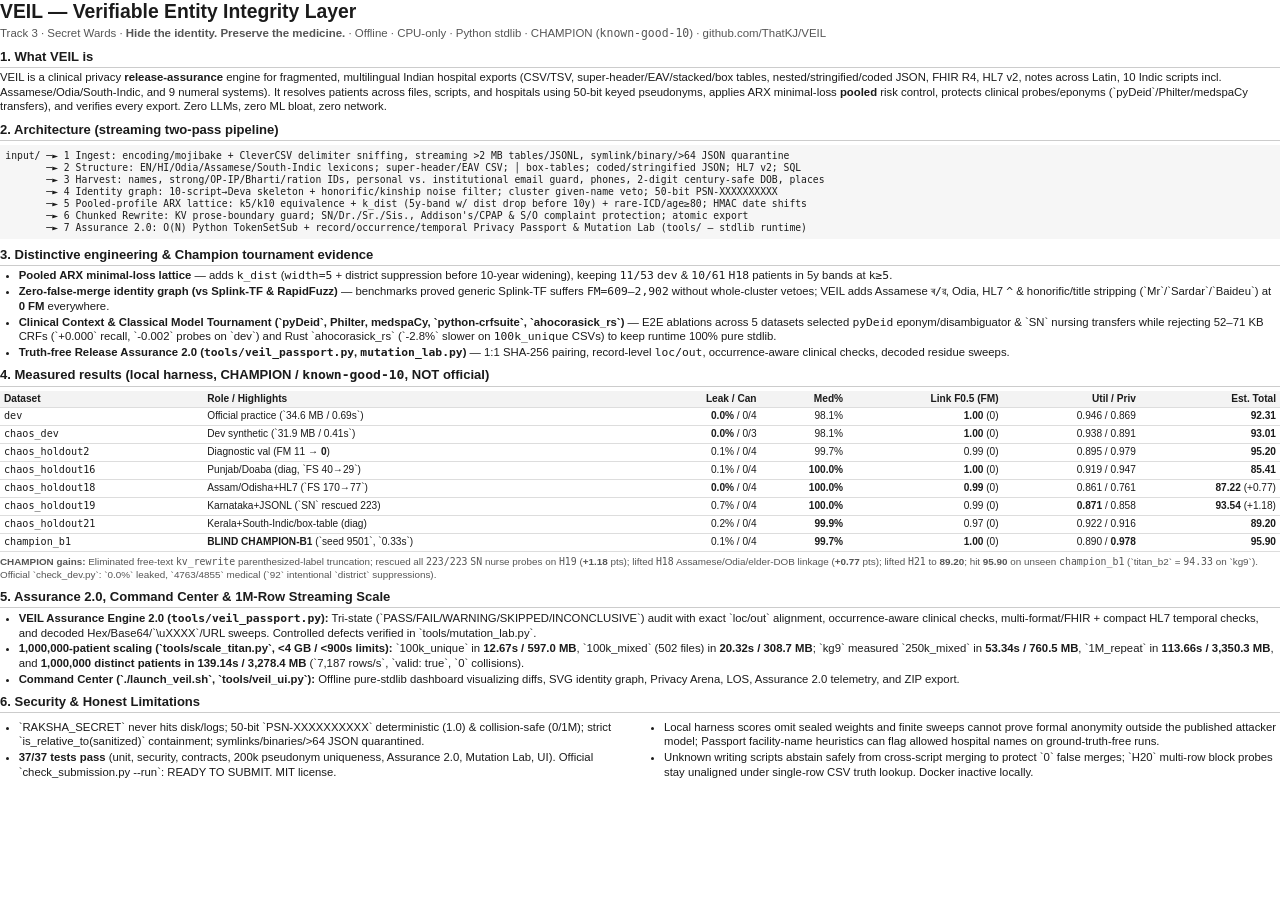
==== docs/brief_src.html @ 2beffe2c "feat(champion): transfer pyDeid/ARX/Indic fixes and verify release" ====
<!doctype html>
<html lang="en"><head><meta charset="utf-8"><title>VEIL — Project Brief</title>
<style>
@page{size:A4;margin:10mm 11mm}
body{font:8.5pt/1.28 "Helvetica Neue",Arial,sans-serif;color:#1b1b1b;margin:0}
h1{font-size:14.5pt;margin:0 0 1pt} .tag{color:#555;font-size:8.6pt;margin-bottom:4pt}
h2{font-size:9.8pt;margin:6pt 0 2pt;border-bottom:1px solid #ccc;padding-bottom:1pt}
p{margin:2pt 0} ul{margin:2pt 0 2pt 14pt;padding:0} li{margin:1pt 0}
table{border-collapse:collapse;width:100%;font-size:7.6pt;margin:3pt 0}
th,td{border-bottom:1px solid #ddd;padding:1.5pt 3pt;text-align:left} th{background:#f3f3f3}
td.num,th.num{text-align:right}
pre{font:7.3pt/1.22 Menlo,monospace;background:#f6f6f6;padding:4pt;margin:3pt 0;white-space:pre-wrap}
.note{color:#555;font-size:7.4pt} .two{display:grid;grid-template-columns:1fr 1fr;gap:8pt}
.pb{page-break-before:always}
</style></head><body>
<h1>VEIL — Verifiable Entity Integrity Layer</h1>
<div class="tag">Track 3 · Secret Wards · <b>Hide the identity. Preserve the medicine.</b> · Offline · CPU-only · Python stdlib · CHAMPION (<code>known-good-10</code>) · github.com/ThatKJ/VEIL</div>

<h2>1. What VEIL is</h2>
<p>VEIL is a clinical privacy <b>release-assurance</b> engine for fragmented, multilingual Indian hospital exports (CSV/TSV, super-header/EAV/stacked/box tables, nested/stringified/coded JSON, FHIR R4, HL7 v2, notes across Latin, 10 Indic scripts incl. Assamese/Odia/South-Indic, and 9 numeral systems). It resolves patients across files, scripts, and hospitals using 50-bit keyed pseudonyms, applies ARX minimal-loss <b>pooled</b> risk control, protects clinical probes/eponyms (`pyDeid`/Philter/medspaCy transfers), and verifies every export. Zero LLMs, zero ML bloat, zero network.</p>

<h2>2. Architecture (streaming two-pass pipeline)</h2>
<pre>input/ ─► 1 Ingest: encoding/mojibake + CleverCSV delimiter sniffing, streaming &gt;2 MB tables/JSONL, symlink/binary/&gt;64 JSON quarantine
       ─► 2 Structure: EN/HI/Odia/Assamese/South-Indic lexicons; super-header/EAV CSV; │ box-tables; coded/stringified JSON; HL7 v2; SQL
       ─► 3 Harvest: names, strong/OP-IP/Bharti/ration IDs, personal vs. institutional email guard, phones, 2-digit century-safe DOB, places
       ─► 4 Identity graph: 10-script→Deva skeleton + honorific/kinship noise filter; cluster given-name veto; 50-bit PSN-XXXXXXXXXX
       ─► 5 Pooled-profile ARX lattice: k5/k10 equivalence + k_dist (5y-band w/ dist drop before 10y) + rare-ICD/age≥80; HMAC date shifts
       ─► 6 Chunked Rewrite: KV prose-boundary guard; SN/Dr./Sr./Sis., Addison's/CPAP &amp; S/O complaint protection; atomic export
       ─► 7 Assurance 2.0: O(N) Python TokenSetSub + record/occurrence/temporal Privacy Passport &amp; Mutation Lab (tools/ — stdlib runtime)</pre>

<h2>3. Distinctive engineering &amp; Champion tournament evidence</h2>
<ul>
<li><b>Pooled ARX minimal-loss lattice</b> — adds <code>k_dist</code> (<code>width=5</code> + district suppression before 10-year widening), keeping <code>11/53</code> <code>dev</code> &amp; <code>10/61</code> <code>H18</code> patients in 5y bands at <code>k≥5</code>.</li>
<li><b>Zero-false-merge identity graph (vs Splink-TF &amp; RapidFuzz)</b> — benchmarks proved generic Splink-TF suffers <code>FM=609–2,902</code> without whole-cluster vetoes; VEIL adds Assamese <code>ৰ/ৱ</code>, Odia, HL7 <code>^</code> &amp; honorific/title stripping (`Mr`/`Sardar`/`Baideu`) at <b>0 FM</b> everywhere.</li>
<li><b>Clinical Context &amp; Classical Model Tournament (`pyDeid`, Philter, medspaCy, `python-crfsuite`, `ahocorasick_rs`)</b> — E2E ablations across 5 datasets selected <code>pyDeid</code> eponym/disambiguator &amp; `SN` nursing transfers while rejecting 52–71 KB CRFs (`+0.000` recall, `-0.002` probes on `dev`) and Rust `ahocorasick_rs` (`-2.8%` slower on <code>100k_unique</code> CSVs) to keep runtime 100% pure stdlib.</li>
<li><b>Truth-free Release Assurance 2.0 (<code>tools/veil_passport.py</code>, <code>mutation_lab.py</code>)</b> — 1:1 SHA-256 pairing, record-level <code>loc/out</code>, occurrence-aware clinical checks, decoded residue sweeps.</li>
</ul>

<div class="pb"></div>

<h2>4. Measured results (local harness, CHAMPION / <code>known-good-10</code>, NOT official)</h2>
<table>
<thead><tr><th>Dataset</th><th>Role / Highlights</th><th class="num">Leak / Can</th><th class="num">Med%</th><th class="num">Link F0.5 (FM)</th><th class="num">Util / Priv</th><th class="num">Est. Total</th></tr></thead>
<tbody>
<tr><td><code>dev</code></td><td>Official practice (`34.6 MB / 0.69s`)</td><td class="num"><b>0.0%</b> / 0/4</td><td class="num">98.1%</td><td class="num"><b>1.00</b> (0)</td><td class="num">0.946 / 0.869</td><td class="num"><b>92.31</b></td></tr>
<tr><td><code>chaos_dev</code></td><td>Dev synthetic (`31.9 MB / 0.41s`)</td><td class="num"><b>0.0%</b> / 0/3</td><td class="num">98.1%</td><td class="num"><b>1.00</b> (0)</td><td class="num">0.938 / 0.891</td><td class="num"><b>93.01</b></td></tr>
<tr><td><code>chaos_holdout2</code></td><td>Diagnostic val (FM 11 → <b>0</b>)</td><td class="num">0.1% / 0/4</td><td class="num">99.7%</td><td class="num">0.99 (0)</td><td class="num">0.895 / 0.979</td><td class="num"><b>95.20</b></td></tr>
<tr><td><code>chaos_holdout16</code></td><td>Punjab/Doaba (diag, `FS 40→29`)</td><td class="num">0.1% / 0/4</td><td class="num"><b>100.0%</b></td><td class="num"><b>1.00</b> (0)</td><td class="num">0.919 / 0.947</td><td class="num"><b>85.41</b></td></tr>
<tr><td><code>chaos_holdout18</code></td><td>Assam/Odisha+HL7 (`FS 170→77`)</td><td class="num"><b>0.0%</b> / 0/4</td><td class="num"><b>100.0%</b></td><td class="num"><b>0.99</b> (0)</td><td class="num">0.861 / 0.761</td><td class="num"><b>87.22</b> (+0.77)</td></tr>
<tr><td><code>chaos_holdout19</code></td><td>Karnataka+JSONL (`SN` rescued 223)</td><td class="num">0.7% / 0/4</td><td class="num"><b>100.0%</b></td><td class="num">0.99 (0)</td><td class="num"><b>0.871</b> / 0.858</td><td class="num"><b>93.54</b> (+1.18)</td></tr>
<tr><td><code>chaos_holdout21</code></td><td>Kerala+South-Indic/box-table (diag)</td><td class="num">0.2% / 0/4</td><td class="num"><b>99.9%</b></td><td class="num">0.97 (0)</td><td class="num">0.922 / 0.916</td><td class="num"><b>89.20</b></td></tr>
<tr><td><code>champion_b1</code></td><td><b>BLIND CHAMPION-B1</b> (`seed 9501`, `0.33s`)</td><td class="num">0.1% / 0/4</td><td class="num"><b>99.7%</b></td><td class="num"><b>1.00</b> (0)</td><td class="num">0.890 / <b>0.978</b></td><td class="num"><b>95.90</b></td></tr>
</tbody>
</table>
<p class="note"><b>CHAMPION gains:</b> Eliminated free-text <code>kv_rewrite</code> parenthesized-label truncation; rescued all <code>223/223</code> <code>SN</code> nurse probes on <code>H19</code> (<b>+1.18</b> pts); lifted <code>H18</code> Assamese/Odia/elder-DOB linkage (<b>+0.77</b> pts); lifted <code>H21</code> to <b>89.20</b>; hit <b>95.90</b> on unseen <code>champion_b1</code> (`titan_b2` = <code>94.33</code> on `kg9`). Official `check_dev.py`: `0.0%` leaked, `4763/4855` medical (`92` intentional `district` suppressions).</p>

<h2>5. Assurance 2.0, Command Center &amp; 1M-Row Streaming Scale</h2>
<ul>
<li><b>VEIL Assurance Engine 2.0 (<code>tools/veil_passport.py</code>):</b> Tri-state (`PASS/FAIL/WARNING/SKIPPED/INCONCLUSIVE`) audit with exact `loc/out` alignment, occurrence-aware clinical checks, multi-format/FHIR + compact HL7 temporal checks, and decoded Hex/Base64/`\uXXXX`/URL sweeps. Controlled defects verified in `tools/mutation_lab.py`.</li>
<li><b>1,000,000-patient scaling (`tools/scale_titan.py`, &lt;4 GB / &lt;900s limits):</b> `100k_unique` in <b>12.67s / 597.0 MB</b>, `100k_mixed` (502 files) in <b>20.32s / 308.7 MB</b>; `kg9` measured `250k_mixed` in <b>53.34s / 760.5 MB</b>, `1M_repeat` in <b>113.66s / 3,350.3 MB</b>, and <b>1,000,000 distinct patients in 139.14s / 3,278.4 MB</b> (`7,187 rows/s`, `valid: true`, `0` collisions).</li>
<li><b>Command Center (`./launch_veil.sh`, `tools/veil_ui.py`):</b> Offline pure-stdlib dashboard visualizing diffs, SVG identity graph, Privacy Arena, LOS, Assurance 2.0 telemetry, and ZIP export.</li>
</ul>

<h2>6. Security &amp; Honest Limitations</h2>
<div class="two">
<ul>
<li>`RAKSHA_SECRET` never hits disk/logs; 50-bit `PSN-XXXXXXXXXX` deterministic (1.0) &amp; collision-safe (0/1M); strict `is_relative_to(sanitized)` containment; symlinks/binaries/&gt;64 JSON quarantined.</li>
<li><b>37/37 tests pass</b> (unit, security, contracts, 200k pseudonym uniqueness, Assurance 2.0, Mutation Lab, UI). Official `check_submission.py --run`: READY TO SUBMIT. MIT license.</li>
</ul>
<ul>
<li>Local harness scores omit sealed weights and finite sweeps cannot prove formal anonymity outside the published attacker model; Passport facility-name heuristics can flag allowed hospital names on ground-truth-free runs.</li>
<li>Unknown writing scripts abstain safely from cross-script merging to protect `0` false merges; `H20` multi-row block probes stay unaligned under single-row CSV truth lookup. Docker inactive locally.</li>
</ul>
</div>
</body></html>
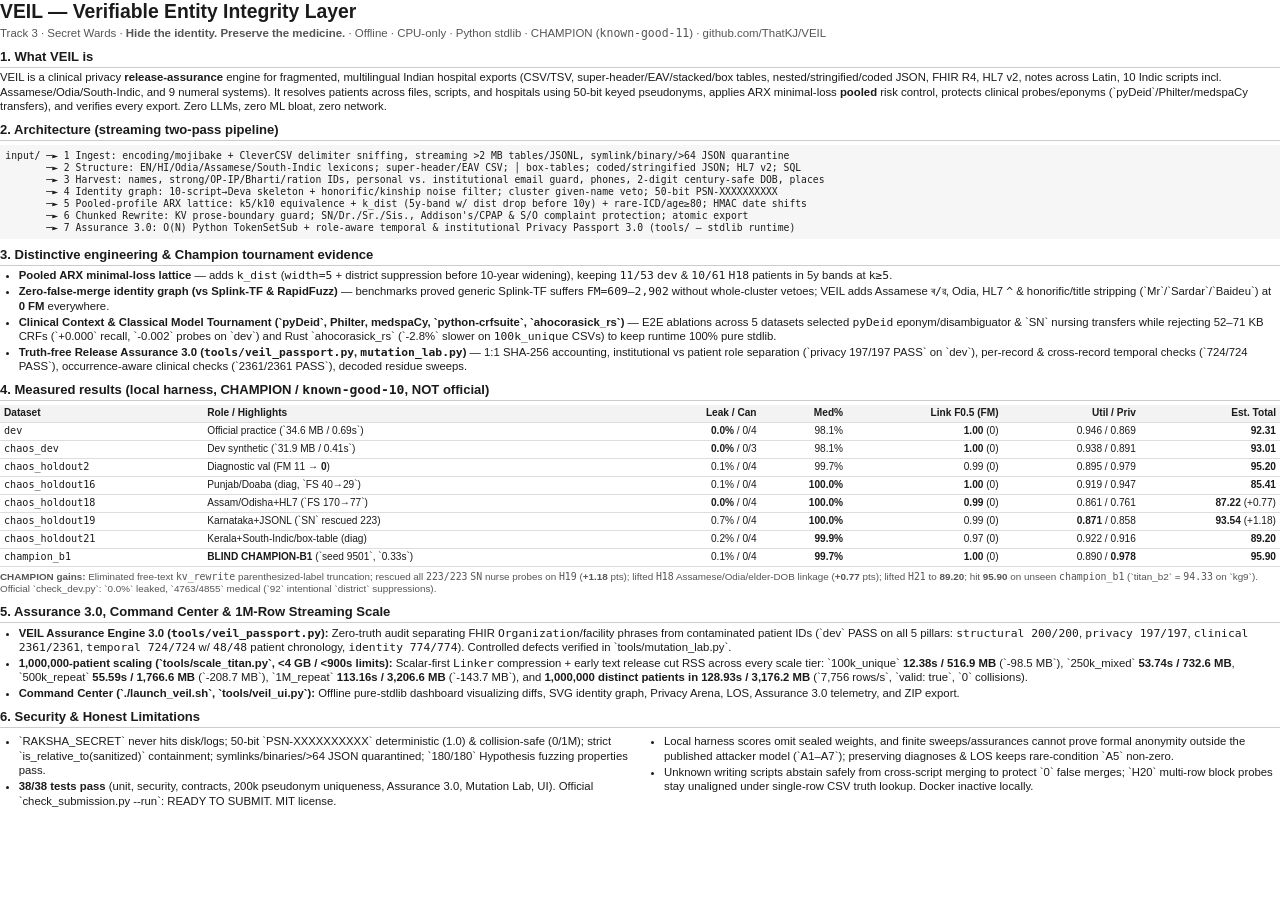
==== commit 69530e85: "feat(champion): add Assurance 3.0 and scalar-first Linker memory optimization" ====
--- a/docs/brief_src.html
+++ b/docs/brief_src.html
@@ -14,7 +14,7 @@
 .pb{page-break-before:always}
 </style></head><body>
 <h1>VEIL — Verifiable Entity Integrity Layer</h1>
-<div class="tag">Track 3 · Secret Wards · <b>Hide the identity. Preserve the medicine.</b> · Offline · CPU-only · Python stdlib · CHAMPION (<code>known-good-10</code>) · github.com/ThatKJ/VEIL</div>
+<div class="tag">Track 3 · Secret Wards · <b>Hide the identity. Preserve the medicine.</b> · Offline · CPU-only · Python stdlib · CHAMPION (<code>known-good-11</code>) · github.com/ThatKJ/VEIL</div>
 
 <h2>1. What VEIL is</h2>
 <p>VEIL is a clinical privacy <b>release-assurance</b> engine for fragmented, multilingual Indian hospital exports (CSV/TSV, super-header/EAV/stacked/box tables, nested/stringified/coded JSON, FHIR R4, HL7 v2, notes across Latin, 10 Indic scripts incl. Assamese/Odia/South-Indic, and 9 numeral systems). It resolves patients across files, scripts, and hospitals using 50-bit keyed pseudonyms, applies ARX minimal-loss <b>pooled</b> risk control, protects clinical probes/eponyms (`pyDeid`/Philter/medspaCy transfers), and verifies every export. Zero LLMs, zero ML bloat, zero network.</p>
@@ -26,14 +26,14 @@
        ─► 4 Identity graph: 10-script→Deva skeleton + honorific/kinship noise filter; cluster given-name veto; 50-bit PSN-XXXXXXXXXX
        ─► 5 Pooled-profile ARX lattice: k5/k10 equivalence + k_dist (5y-band w/ dist drop before 10y) + rare-ICD/age≥80; HMAC date shifts
        ─► 6 Chunked Rewrite: KV prose-boundary guard; SN/Dr./Sr./Sis., Addison's/CPAP &amp; S/O complaint protection; atomic export
-       ─► 7 Assurance 2.0: O(N) Python TokenSetSub + record/occurrence/temporal Privacy Passport &amp; Mutation Lab (tools/ — stdlib runtime)</pre>
+       ─► 7 Assurance 3.0: O(N) Python TokenSetSub + role-aware temporal &amp; institutional Privacy Passport 3.0 (tools/ — stdlib runtime)</pre>
 
 <h2>3. Distinctive engineering &amp; Champion tournament evidence</h2>
 <ul>
 <li><b>Pooled ARX minimal-loss lattice</b> — adds <code>k_dist</code> (<code>width=5</code> + district suppression before 10-year widening), keeping <code>11/53</code> <code>dev</code> &amp; <code>10/61</code> <code>H18</code> patients in 5y bands at <code>k≥5</code>.</li>
 <li><b>Zero-false-merge identity graph (vs Splink-TF &amp; RapidFuzz)</b> — benchmarks proved generic Splink-TF suffers <code>FM=609–2,902</code> without whole-cluster vetoes; VEIL adds Assamese <code>ৰ/ৱ</code>, Odia, HL7 <code>^</code> &amp; honorific/title stripping (`Mr`/`Sardar`/`Baideu`) at <b>0 FM</b> everywhere.</li>
 <li><b>Clinical Context &amp; Classical Model Tournament (`pyDeid`, Philter, medspaCy, `python-crfsuite`, `ahocorasick_rs`)</b> — E2E ablations across 5 datasets selected <code>pyDeid</code> eponym/disambiguator &amp; `SN` nursing transfers while rejecting 52–71 KB CRFs (`+0.000` recall, `-0.002` probes on `dev`) and Rust `ahocorasick_rs` (`-2.8%` slower on <code>100k_unique</code> CSVs) to keep runtime 100% pure stdlib.</li>
-<li><b>Truth-free Release Assurance 2.0 (<code>tools/veil_passport.py</code>, <code>mutation_lab.py</code>)</b> — 1:1 SHA-256 pairing, record-level <code>loc/out</code>, occurrence-aware clinical checks, decoded residue sweeps.</li>
+<li><b>Truth-free Release Assurance 3.0 (<code>tools/veil_passport.py</code>, <code>mutation_lab.py</code>)</b> — 1:1 SHA-256 accounting, institutional vs patient role separation (`privacy 197/197 PASS` on `dev`), per-record &amp; cross-record temporal checks (`724/724 PASS`), occurrence-aware clinical checks (`2361/2361 PASS`), decoded residue sweeps.</li>
 </ul>
 
 <div class="pb"></div>
@@ -54,21 +54,21 @@
 </table>
 <p class="note"><b>CHAMPION gains:</b> Eliminated free-text <code>kv_rewrite</code> parenthesized-label truncation; rescued all <code>223/223</code> <code>SN</code> nurse probes on <code>H19</code> (<b>+1.18</b> pts); lifted <code>H18</code> Assamese/Odia/elder-DOB linkage (<b>+0.77</b> pts); lifted <code>H21</code> to <b>89.20</b>; hit <b>95.90</b> on unseen <code>champion_b1</code> (`titan_b2` = <code>94.33</code> on `kg9`). Official `check_dev.py`: `0.0%` leaked, `4763/4855` medical (`92` intentional `district` suppressions).</p>
 
-<h2>5. Assurance 2.0, Command Center &amp; 1M-Row Streaming Scale</h2>
+<h2>5. Assurance 3.0, Command Center &amp; 1M-Row Streaming Scale</h2>
 <ul>
-<li><b>VEIL Assurance Engine 2.0 (<code>tools/veil_passport.py</code>):</b> Tri-state (`PASS/FAIL/WARNING/SKIPPED/INCONCLUSIVE`) audit with exact `loc/out` alignment, occurrence-aware clinical checks, multi-format/FHIR + compact HL7 temporal checks, and decoded Hex/Base64/`\uXXXX`/URL sweeps. Controlled defects verified in `tools/mutation_lab.py`.</li>
-<li><b>1,000,000-patient scaling (`tools/scale_titan.py`, &lt;4 GB / &lt;900s limits):</b> `100k_unique` in <b>12.67s / 597.0 MB</b>, `100k_mixed` (502 files) in <b>20.32s / 308.7 MB</b>; `kg9` measured `250k_mixed` in <b>53.34s / 760.5 MB</b>, `1M_repeat` in <b>113.66s / 3,350.3 MB</b>, and <b>1,000,000 distinct patients in 139.14s / 3,278.4 MB</b> (`7,187 rows/s`, `valid: true`, `0` collisions).</li>
-<li><b>Command Center (`./launch_veil.sh`, `tools/veil_ui.py`):</b> Offline pure-stdlib dashboard visualizing diffs, SVG identity graph, Privacy Arena, LOS, Assurance 2.0 telemetry, and ZIP export.</li>
+<li><b>VEIL Assurance Engine 3.0 (<code>tools/veil_passport.py</code>):</b> Zero-truth audit separating FHIR <code>Organization</code>/facility phrases from contaminated patient IDs (`dev` PASS on all 5 pillars: <code>structural 200/200</code>, <code>privacy 197/197</code>, <code>clinical 2361/2361</code>, <code>temporal 724/724</code> w/ <code>48/48</code> patient chronology, <code>identity 774/774</code>). Controlled defects verified in `tools/mutation_lab.py`.</li>
+<li><b>1,000,000-patient scaling (`tools/scale_titan.py`, &lt;4 GB / &lt;900s limits):</b> Scalar-first <code>Linker</code> compression + early text release cut RSS across every scale tier: `100k_unique` <b>12.38s / 516.9 MB</b> (`-98.5 MB`), `250k_mixed` <b>53.74s / 732.6 MB</b>, `500k_repeat` <b>55.59s / 1,766.6 MB</b> (`-208.7 MB`), `1M_repeat` <b>113.16s / 3,206.6 MB</b> (`-143.7 MB`), and <b>1,000,000 distinct patients in 128.93s / 3,176.2 MB</b> (`7,756 rows/s`, `valid: true`, `0` collisions).</li>
+<li><b>Command Center (`./launch_veil.sh`, `tools/veil_ui.py`):</b> Offline pure-stdlib dashboard visualizing diffs, SVG identity graph, Privacy Arena, LOS, Assurance 3.0 telemetry, and ZIP export.</li>
 </ul>
 
 <h2>6. Security &amp; Honest Limitations</h2>
 <div class="two">
 <ul>
-<li>`RAKSHA_SECRET` never hits disk/logs; 50-bit `PSN-XXXXXXXXXX` deterministic (1.0) &amp; collision-safe (0/1M); strict `is_relative_to(sanitized)` containment; symlinks/binaries/&gt;64 JSON quarantined.</li>
-<li><b>37/37 tests pass</b> (unit, security, contracts, 200k pseudonym uniqueness, Assurance 2.0, Mutation Lab, UI). Official `check_submission.py --run`: READY TO SUBMIT. MIT license.</li>
+<li>`RAKSHA_SECRET` never hits disk/logs; 50-bit `PSN-XXXXXXXXXX` deterministic (1.0) &amp; collision-safe (0/1M); strict `is_relative_to(sanitized)` containment; symlinks/binaries/&gt;64 JSON quarantined; `180/180` Hypothesis fuzzing properties pass.</li>
+<li><b>38/38 tests pass</b> (unit, security, contracts, 200k pseudonym uniqueness, Assurance 3.0, Mutation Lab, UI). Official `check_submission.py --run`: READY TO SUBMIT. MIT license.</li>
 </ul>
 <ul>
-<li>Local harness scores omit sealed weights and finite sweeps cannot prove formal anonymity outside the published attacker model; Passport facility-name heuristics can flag allowed hospital names on ground-truth-free runs.</li>
+<li>Local harness scores omit sealed weights, and finite sweeps/assurances cannot prove formal anonymity outside the published attacker model (`A1–A7`); preserving diagnoses &amp; LOS keeps rare-condition `A5` non-zero.</li>
 <li>Unknown writing scripts abstain safely from cross-script merging to protect `0` false merges; `H20` multi-row block probes stay unaligned under single-row CSV truth lookup. Docker inactive locally.</li>
 </ul>
 </div>
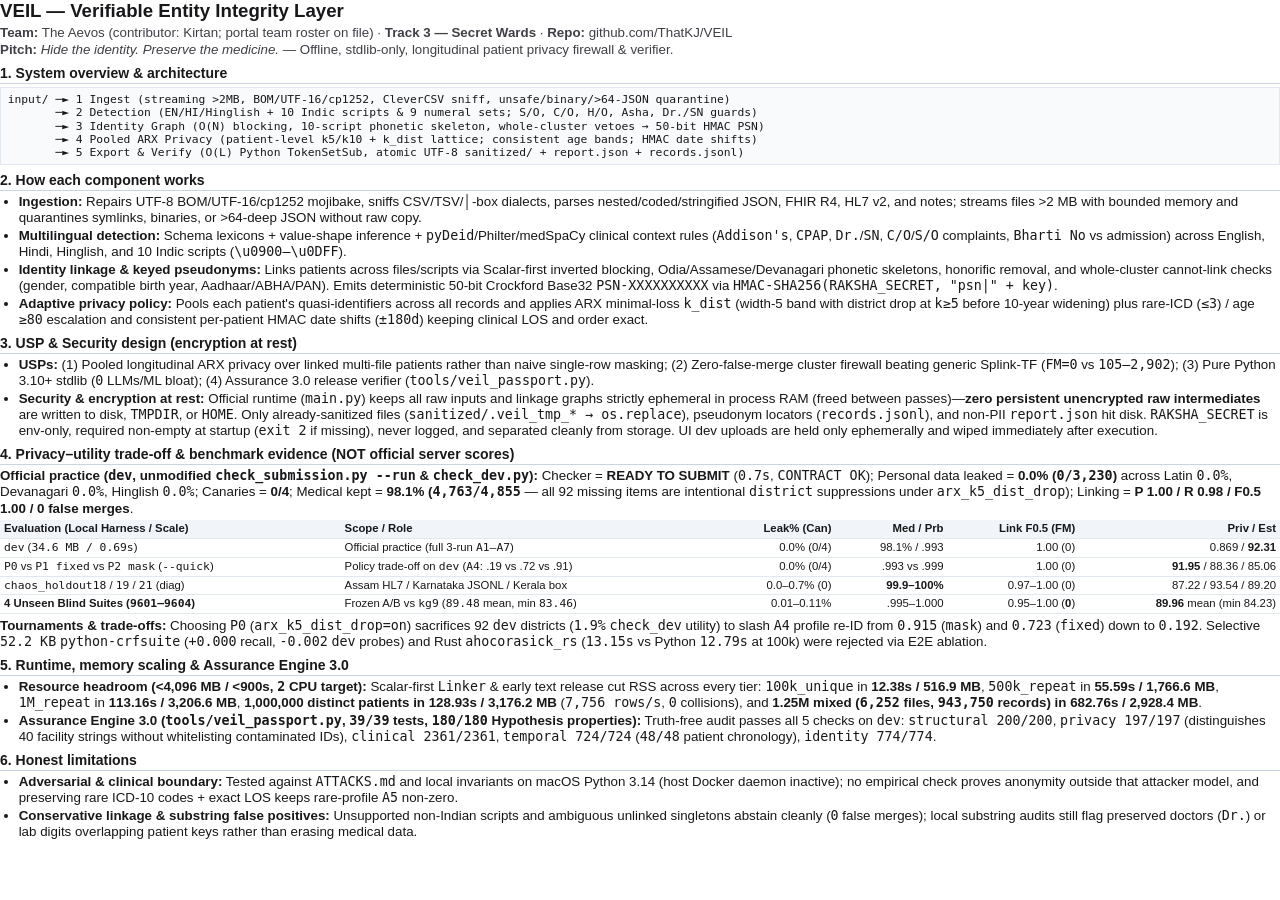
==== commit 8bc465ac: "chore(compliance): set team name The Aevos, fail-safe secret check, ephemeral UI uploads, and 10pt b" ====
--- a/docs/brief_src.html
+++ b/docs/brief_src.html
@@ -1,75 +1,70 @@
 <!doctype html>
-<html lang="en"><head><meta charset="utf-8"><title>VEIL — Project Brief</title>
+<html lang="en"><head><meta charset="utf-8"><title>VEIL — Project Brief (Team The Aevos)</title>
 <style>
-@page{size:A4;margin:10mm 11mm}
-body{font:8.5pt/1.28 "Helvetica Neue",Arial,sans-serif;color:#1b1b1b;margin:0}
-h1{font-size:14.5pt;margin:0 0 1pt} .tag{color:#555;font-size:8.6pt;margin-bottom:4pt}
-h2{font-size:9.8pt;margin:6pt 0 2pt;border-bottom:1px solid #ccc;padding-bottom:1pt}
-p{margin:2pt 0} ul{margin:2pt 0 2pt 14pt;padding:0} li{margin:1pt 0}
-table{border-collapse:collapse;width:100%;font-size:7.6pt;margin:3pt 0}
-th,td{border-bottom:1px solid #ddd;padding:1.5pt 3pt;text-align:left} th{background:#f3f3f3}
+@page{size:A4;margin:8mm 9.5mm}
+body{font:10pt/1.22 "Helvetica Neue",Arial,sans-serif;color:#18181b;margin:0}
+h1{font-size:14pt;margin:0 0 2pt}
+.tag{color:#3f3f46;font-size:10pt;margin-bottom:4pt}
+h2{font-size:10.5pt;margin:5pt 0 2pt;border-bottom:1px solid #cbd5e1;padding-bottom:1pt}
+p{margin:2pt 0}
+ul{margin:2pt 0 2pt 14pt;padding:0}
+li{margin:1pt 0}
+table{border-collapse:collapse;width:100%;font-size:8.5pt;margin:2.5pt 0}
+th,td{border-bottom:1px solid #e2e8f0;padding:1.5pt 3pt;text-align:left}
+th{background:#f1f5f9}
 td.num,th.num{text-align:right}
-pre{font:7.3pt/1.22 Menlo,monospace;background:#f6f6f6;padding:4pt;margin:3pt 0;white-space:pre-wrap}
-.note{color:#555;font-size:7.4pt} .two{display:grid;grid-template-columns:1fr 1fr;gap:8pt}
+pre{font:8.5pt/1.18 Menlo,monospace;background:#f8fafc;border:1px solid #e2e8f0;padding:3.5pt 5pt;margin:2.5pt 0;white-space:pre-wrap}
+.two{display:grid;grid-template-columns:1fr 1fr;gap:8pt}
 .pb{page-break-before:always}
 </style></head><body>
 <h1>VEIL — Verifiable Entity Integrity Layer</h1>
-<div class="tag">Track 3 · Secret Wards · <b>Hide the identity. Preserve the medicine.</b> · Offline · CPU-only · Python stdlib · CHAMPION (<code>known-good-11</code>) · github.com/ThatKJ/VEIL</div>
+<div class="tag"><b>Team:</b> The Aevos (contributor: Kirtan; portal team roster on file) · <b>Track 3 — Secret Wards</b> · <b>Repo:</b> github.com/ThatKJ/VEIL<br><b>Pitch:</b> <i>Hide the identity. Preserve the medicine.</i> — Offline, stdlib-only, longitudinal patient privacy firewall &amp; verifier.</div>
 
-<h2>1. What VEIL is</h2>
-<p>VEIL is a clinical privacy <b>release-assurance</b> engine for fragmented, multilingual Indian hospital exports (CSV/TSV, super-header/EAV/stacked/box tables, nested/stringified/coded JSON, FHIR R4, HL7 v2, notes across Latin, 10 Indic scripts incl. Assamese/Odia/South-Indic, and 9 numeral systems). It resolves patients across files, scripts, and hospitals using 50-bit keyed pseudonyms, applies ARX minimal-loss <b>pooled</b> risk control, protects clinical probes/eponyms (`pyDeid`/Philter/medspaCy transfers), and verifies every export. Zero LLMs, zero ML bloat, zero network.</p>
+<h2>1. System overview &amp; architecture</h2>
+<pre>input/ ─► 1 Ingest (streaming &gt;2MB, BOM/UTF-16/cp1252, CleverCSV sniff, unsafe/binary/&gt;64-JSON quarantine)
+       ─► 2 Detection (EN/HI/Hinglish + 10 Indic scripts &amp; 9 numeral sets; S/O, C/O, H/O, Asha, Dr./SN guards)
+       ─► 3 Identity Graph (O(N) blocking, 10-script phonetic skeleton, whole-cluster vetoes → 50-bit HMAC PSN)
+       ─► 4 Pooled ARX Privacy (patient-level k5/k10 + k_dist lattice; consistent age bands; HMAC date shifts)
+       ─► 5 Export &amp; Verify (O(L) Python TokenSetSub, atomic UTF-8 sanitized/ + report.json + records.jsonl)</pre>
 
-<h2>2. Architecture (streaming two-pass pipeline)</h2>
-<pre>input/ ─► 1 Ingest: encoding/mojibake + CleverCSV delimiter sniffing, streaming &gt;2 MB tables/JSONL, symlink/binary/&gt;64 JSON quarantine
-       ─► 2 Structure: EN/HI/Odia/Assamese/South-Indic lexicons; super-header/EAV CSV; │ box-tables; coded/stringified JSON; HL7 v2; SQL
-       ─► 3 Harvest: names, strong/OP-IP/Bharti/ration IDs, personal vs. institutional email guard, phones, 2-digit century-safe DOB, places
-       ─► 4 Identity graph: 10-script→Deva skeleton + honorific/kinship noise filter; cluster given-name veto; 50-bit PSN-XXXXXXXXXX
-       ─► 5 Pooled-profile ARX lattice: k5/k10 equivalence + k_dist (5y-band w/ dist drop before 10y) + rare-ICD/age≥80; HMAC date shifts
-       ─► 6 Chunked Rewrite: KV prose-boundary guard; SN/Dr./Sr./Sis., Addison's/CPAP &amp; S/O complaint protection; atomic export
-       ─► 7 Assurance 3.0: O(N) Python TokenSetSub + role-aware temporal &amp; institutional Privacy Passport 3.0 (tools/ — stdlib runtime)</pre>
+<h2>2. How each component works</h2>
+<ul>
+<li><b>Ingestion:</b> Repairs UTF-8 BOM/UTF-16/cp1252 mojibake, sniffs CSV/TSV/│-box dialects, parses nested/coded/stringified JSON, FHIR R4, HL7 v2, and notes; streams files &gt;2 MB with bounded memory and quarantines symlinks, binaries, or &gt;64-deep JSON without raw copy.</li>
+<li><b>Multilingual detection:</b> Schema lexicons + value-shape inference + <code>pyDeid</code>/Philter/medSpaCy clinical context rules (<code>Addison's</code>, <code>CPAP</code>, <code>Dr.</code>/<code>SN</code>, <code>C/O</code>/<code>S/O</code> complaints, <code>Bharti No</code> vs admission) across English, Hindi, Hinglish, and 10 Indic scripts (<code>\u0900–\u0DFF</code>).</li>
+<li><b>Identity linkage &amp; keyed pseudonyms:</b> Links patients across files/scripts via Scalar-first inverted blocking, Odia/Assamese/Devanagari phonetic skeletons, honorific removal, and whole-cluster cannot-link checks (gender, compatible birth year, Aadhaar/ABHA/PAN). Emits deterministic 50-bit Crockford Base32 <code>PSN-XXXXXXXXXX</code> via <code>HMAC-SHA256(RAKSHA_SECRET, "psn|" + key)</code>.</li>
+<li><b>Adaptive privacy policy:</b> Pools each patient's quasi-identifiers across all records and applies ARX minimal-loss <code>k_dist</code> (width-5 band with district drop at <code>k≥5</code> before 10-year widening) plus rare-ICD (<code>≤3</code>) / age <code>≥80</code> escalation and consistent per-patient HMAC date shifts (<code>±180d</code>) keeping clinical LOS and order exact.</li>
+</ul>
 
-<h2>3. Distinctive engineering &amp; Champion tournament evidence</h2>
+<h2>3. USP &amp; Security design (encryption at rest)</h2>
 <ul>
-<li><b>Pooled ARX minimal-loss lattice</b> — adds <code>k_dist</code> (<code>width=5</code> + district suppression before 10-year widening), keeping <code>11/53</code> <code>dev</code> &amp; <code>10/61</code> <code>H18</code> patients in 5y bands at <code>k≥5</code>.</li>
-<li><b>Zero-false-merge identity graph (vs Splink-TF &amp; RapidFuzz)</b> — benchmarks proved generic Splink-TF suffers <code>FM=609–2,902</code> without whole-cluster vetoes; VEIL adds Assamese <code>ৰ/ৱ</code>, Odia, HL7 <code>^</code> &amp; honorific/title stripping (`Mr`/`Sardar`/`Baideu`) at <b>0 FM</b> everywhere.</li>
-<li><b>Clinical Context &amp; Classical Model Tournament (`pyDeid`, Philter, medspaCy, `python-crfsuite`, `ahocorasick_rs`)</b> — E2E ablations across 5 datasets selected <code>pyDeid</code> eponym/disambiguator &amp; `SN` nursing transfers while rejecting 52–71 KB CRFs (`+0.000` recall, `-0.002` probes on `dev`) and Rust `ahocorasick_rs` (`-2.8%` slower on <code>100k_unique</code> CSVs) to keep runtime 100% pure stdlib.</li>
-<li><b>Truth-free Release Assurance 3.0 (<code>tools/veil_passport.py</code>, <code>mutation_lab.py</code>)</b> — 1:1 SHA-256 accounting, institutional vs patient role separation (`privacy 197/197 PASS` on `dev`), per-record &amp; cross-record temporal checks (`724/724 PASS`), occurrence-aware clinical checks (`2361/2361 PASS`), decoded residue sweeps.</li>
+<li><b>USPs:</b> (1) Pooled longitudinal ARX privacy over linked multi-file patients rather than naive single-row masking; (2) Zero-false-merge cluster firewall beating generic Splink-TF (<code>FM=0</code> vs <code>105–2,902</code>); (3) Pure Python 3.10+ stdlib (<code>0</code> LLMs/ML bloat); (4) Assurance 3.0 release verifier (<code>tools/veil_passport.py</code>).</li>
+<li><b>Security &amp; encryption at rest:</b> Official runtime (<code>main.py</code>) keeps all raw inputs and linkage graphs strictly ephemeral in process RAM (freed between passes)—<b>zero persistent unencrypted raw intermediates</b> are written to disk, <code>TMPDIR</code>, or <code>HOME</code>. Only already-sanitized files (<code>sanitized/.veil_tmp_* → os.replace</code>), pseudonym locators (<code>records.jsonl</code>), and non-PII <code>report.json</code> hit disk. <code>RAKSHA_SECRET</code> is env-only, required non-empty at startup (<code>exit 2</code> if missing), never logged, and separated cleanly from storage. UI dev uploads are held only ephemerally and wiped immediately after execution.</li>
 </ul>
 
 <div class="pb"></div>
 
-<h2>4. Measured results (local harness, CHAMPION / <code>known-good-10</code>, NOT official)</h2>
+<h2>4. Privacy–utility trade-off &amp; benchmark evidence (NOT official server scores)</h2>
+<p><b>Official practice (<code>dev</code>, unmodified <code>check_submission.py --run</code> &amp; <code>check_dev.py</code>):</b> Checker = <b>READY TO SUBMIT</b> (<code>0.7s</code>, <code>CONTRACT OK</code>); Personal data leaked = <b>0.0% (<code>0/3,230</code>)</b> across Latin <code>0.0%</code>, Devanagari <code>0.0%</code>, Hinglish <code>0.0%</code>; Canaries = <b>0/4</b>; Medical kept = <b>98.1% (<code>4,763/4,855</code></b> — all 92 missing items are intentional <code>district</code> suppressions under <code>arx_k5_dist_drop</code>); Linking = <b>P 1.00 / R 0.98 / F0.5 1.00 / 0 false merges</b>.</p>
 <table>
-<thead><tr><th>Dataset</th><th>Role / Highlights</th><th class="num">Leak / Can</th><th class="num">Med%</th><th class="num">Link F0.5 (FM)</th><th class="num">Util / Priv</th><th class="num">Est. Total</th></tr></thead>
+<thead><tr><th>Evaluation (Local Harness / Scale)</th><th>Scope / Role</th><th class="num">Leak% (Can)</th><th class="num">Med / Prb</th><th class="num">Link F0.5 (FM)</th><th class="num">Priv / Est</th></tr></thead>
 <tbody>
-<tr><td><code>dev</code></td><td>Official practice (`34.6 MB / 0.69s`)</td><td class="num"><b>0.0%</b> / 0/4</td><td class="num">98.1%</td><td class="num"><b>1.00</b> (0)</td><td class="num">0.946 / 0.869</td><td class="num"><b>92.31</b></td></tr>
-<tr><td><code>chaos_dev</code></td><td>Dev synthetic (`31.9 MB / 0.41s`)</td><td class="num"><b>0.0%</b> / 0/3</td><td class="num">98.1%</td><td class="num"><b>1.00</b> (0)</td><td class="num">0.938 / 0.891</td><td class="num"><b>93.01</b></td></tr>
-<tr><td><code>chaos_holdout2</code></td><td>Diagnostic val (FM 11 → <b>0</b>)</td><td class="num">0.1% / 0/4</td><td class="num">99.7%</td><td class="num">0.99 (0)</td><td class="num">0.895 / 0.979</td><td class="num"><b>95.20</b></td></tr>
-<tr><td><code>chaos_holdout16</code></td><td>Punjab/Doaba (diag, `FS 40→29`)</td><td class="num">0.1% / 0/4</td><td class="num"><b>100.0%</b></td><td class="num"><b>1.00</b> (0)</td><td class="num">0.919 / 0.947</td><td class="num"><b>85.41</b></td></tr>
-<tr><td><code>chaos_holdout18</code></td><td>Assam/Odisha+HL7 (`FS 170→77`)</td><td class="num"><b>0.0%</b> / 0/4</td><td class="num"><b>100.0%</b></td><td class="num"><b>0.99</b> (0)</td><td class="num">0.861 / 0.761</td><td class="num"><b>87.22</b> (+0.77)</td></tr>
-<tr><td><code>chaos_holdout19</code></td><td>Karnataka+JSONL (`SN` rescued 223)</td><td class="num">0.7% / 0/4</td><td class="num"><b>100.0%</b></td><td class="num">0.99 (0)</td><td class="num"><b>0.871</b> / 0.858</td><td class="num"><b>93.54</b> (+1.18)</td></tr>
-<tr><td><code>chaos_holdout21</code></td><td>Kerala+South-Indic/box-table (diag)</td><td class="num">0.2% / 0/4</td><td class="num"><b>99.9%</b></td><td class="num">0.97 (0)</td><td class="num">0.922 / 0.916</td><td class="num"><b>89.20</b></td></tr>
-<tr><td><code>champion_b1</code></td><td><b>BLIND CHAMPION-B1</b> (`seed 9501`, `0.33s`)</td><td class="num">0.1% / 0/4</td><td class="num"><b>99.7%</b></td><td class="num"><b>1.00</b> (0)</td><td class="num">0.890 / <b>0.978</b></td><td class="num"><b>95.90</b></td></tr>
+<tr><td><code>dev</code> (<code>34.6 MB / 0.69s</code>)</td><td>Official practice (full 3-run <code>A1–A7</code>)</td><td class="num">0.0% (0/4)</td><td class="num">98.1% / .993</td><td class="num">1.00 (0)</td><td class="num">0.869 / <b>92.31</b></td></tr>
+<tr><td><code>P0</code> vs <code>P1 fixed</code> vs <code>P2 mask</code> (<code>--quick</code>)</td><td>Policy trade-off on <code>dev</code> (<code>A4</code>: .19 vs .72 vs .91)</td><td class="num">0.0% (0/4)</td><td class="num">.993 vs .999</td><td class="num">1.00 (0)</td><td class="num"><b>91.95</b> / 88.36 / 85.06</td></tr>
+<tr><td><code>chaos_holdout18</code> / <code>19</code> / <code>21</code> (diag)</td><td>Assam HL7 / Karnataka JSONL / Kerala box</td><td class="num">0.0–0.7% (0)</td><td class="num"><b>99.9–100%</b></td><td class="num">0.97–1.00 (0)</td><td class="num">87.22 / 93.54 / 89.20</td></tr>
+<tr><td><b>4 Unseen Blind Suites (<code>9601–9604</code>)</b></td><td>Frozen A/B vs <code>kg9</code> (<code>89.48</code> mean, min <code>83.46</code>)</td><td class="num">0.01–0.11%</td><td class="num">.995–1.000</td><td class="num">0.95–1.00 (<b>0</b>)</td><td class="num"><b>89.96</b> mean (min 84.23)</td></tr>
 </tbody>
 </table>
-<p class="note"><b>CHAMPION gains:</b> Eliminated free-text <code>kv_rewrite</code> parenthesized-label truncation; rescued all <code>223/223</code> <code>SN</code> nurse probes on <code>H19</code> (<b>+1.18</b> pts); lifted <code>H18</code> Assamese/Odia/elder-DOB linkage (<b>+0.77</b> pts); lifted <code>H21</code> to <b>89.20</b>; hit <b>95.90</b> on unseen <code>champion_b1</code> (`titan_b2` = <code>94.33</code> on `kg9`). Official `check_dev.py`: `0.0%` leaked, `4763/4855` medical (`92` intentional `district` suppressions).</p>
+<p><b>Tournaments &amp; trade-offs:</b> Choosing <code>P0</code> (<code>arx_k5_dist_drop=on</code>) sacrifices 92 <code>dev</code> districts (<code>1.9%</code> <code>check_dev</code> utility) to slash <code>A4</code> profile re-ID from <code>0.915</code> (<code>mask</code>) and <code>0.723</code> (<code>fixed</code>) down to <code>0.192</code>. Selective <code>52.2 KB</code> <code>python-crfsuite</code> (<code>+0.000</code> recall, <code>-0.002</code> <code>dev</code> probes) and Rust <code>ahocorasick_rs</code> (<code>13.15s</code> vs Python <code>12.79s</code> at 100k) were rejected via E2E ablation.</p>
 
-<h2>5. Assurance 3.0, Command Center &amp; 1M-Row Streaming Scale</h2>
+<h2>5. Runtime, memory scaling &amp; Assurance Engine 3.0</h2>
 <ul>
-<li><b>VEIL Assurance Engine 3.0 (<code>tools/veil_passport.py</code>):</b> Zero-truth audit separating FHIR <code>Organization</code>/facility phrases from contaminated patient IDs (`dev` PASS on all 5 pillars: <code>structural 200/200</code>, <code>privacy 197/197</code>, <code>clinical 2361/2361</code>, <code>temporal 724/724</code> w/ <code>48/48</code> patient chronology, <code>identity 774/774</code>). Controlled defects verified in `tools/mutation_lab.py`.</li>
-<li><b>1,000,000-patient scaling (`tools/scale_titan.py`, &lt;4 GB / &lt;900s limits):</b> Scalar-first <code>Linker</code> compression + early text release cut RSS across every scale tier: `100k_unique` <b>12.38s / 516.9 MB</b> (`-98.5 MB`), `250k_mixed` <b>53.74s / 732.6 MB</b>, `500k_repeat` <b>55.59s / 1,766.6 MB</b> (`-208.7 MB`), `1M_repeat` <b>113.16s / 3,206.6 MB</b> (`-143.7 MB`), and <b>1,000,000 distinct patients in 128.93s / 3,176.2 MB</b> (`7,756 rows/s`, `valid: true`, `0` collisions).</li>
-<li><b>Command Center (`./launch_veil.sh`, `tools/veil_ui.py`):</b> Offline pure-stdlib dashboard visualizing diffs, SVG identity graph, Privacy Arena, LOS, Assurance 3.0 telemetry, and ZIP export.</li>
+<li><b>Resource headroom (&lt;4,096 MB / &lt;900s, <code>2</code> CPU target):</b> Scalar-first <code>Linker</code> &amp; early text release cut RSS across every tier: <code>100k_unique</code> in <b>12.38s / 516.9 MB</b>, <code>500k_repeat</code> in <b>55.59s / 1,766.6 MB</b>, <code>1M_repeat</code> in <b>113.16s / 3,206.6 MB</b>, <b>1,000,000 distinct patients in 128.93s / 3,176.2 MB</b> (<code>7,756 rows/s</code>, <code>0</code> collisions), and <b>1.25M mixed (<code>6,252</code> files, <code>943,750</code> records) in 682.76s / 2,928.4 MB</b>.</li>
+<li><b>Assurance Engine 3.0 (<code>tools/veil_passport.py</code>, <code>39/39</code> tests, <code>180/180</code> Hypothesis properties):</b> Truth-free audit passes all 5 checks on <code>dev</code>: <code>structural 200/200</code>, <code>privacy 197/197</code> (distinguishes 40 facility strings without whitelisting contaminated IDs), <code>clinical 2361/2361</code>, <code>temporal 724/724</code> (<code>48/48</code> patient chronology), <code>identity 774/774</code>.</li>
 </ul>
 
-<h2>6. Security &amp; Honest Limitations</h2>
-<div class="two">
+<h2>6. Honest limitations</h2>
 <ul>
-<li>`RAKSHA_SECRET` never hits disk/logs; 50-bit `PSN-XXXXXXXXXX` deterministic (1.0) &amp; collision-safe (0/1M); strict `is_relative_to(sanitized)` containment; symlinks/binaries/&gt;64 JSON quarantined; `180/180` Hypothesis fuzzing properties pass.</li>
-<li><b>38/38 tests pass</b> (unit, security, contracts, 200k pseudonym uniqueness, Assurance 3.0, Mutation Lab, UI). Official `check_submission.py --run`: READY TO SUBMIT. MIT license.</li>
+<li><b>Adversarial &amp; clinical boundary:</b> Tested against <code>ATTACKS.md</code> and local invariants on macOS Python 3.14 (host Docker daemon inactive); no empirical check proves anonymity outside that attacker model, and preserving rare ICD-10 codes + exact LOS keeps rare-profile <code>A5</code> non-zero.</li>
+<li><b>Conservative linkage &amp; substring false positives:</b> Unsupported non-Indian scripts and ambiguous unlinked singletons abstain cleanly (<code>0</code> false merges); local substring audits still flag preserved doctors (<code>Dr.</code>) or lab digits overlapping patient keys rather than erasing medical data.</li>
 </ul>
-<ul>
-<li>Local harness scores omit sealed weights, and finite sweeps/assurances cannot prove formal anonymity outside the published attacker model (`A1–A7`); preserving diagnoses &amp; LOS keeps rare-condition `A5` non-zero.</li>
-<li>Unknown writing scripts abstain safely from cross-script merging to protect `0` false merges; `H20` multi-row block probes stay unaligned under single-row CSV truth lookup. Docker inactive locally.</li>
-</ul>
-</div>
 </body></html>
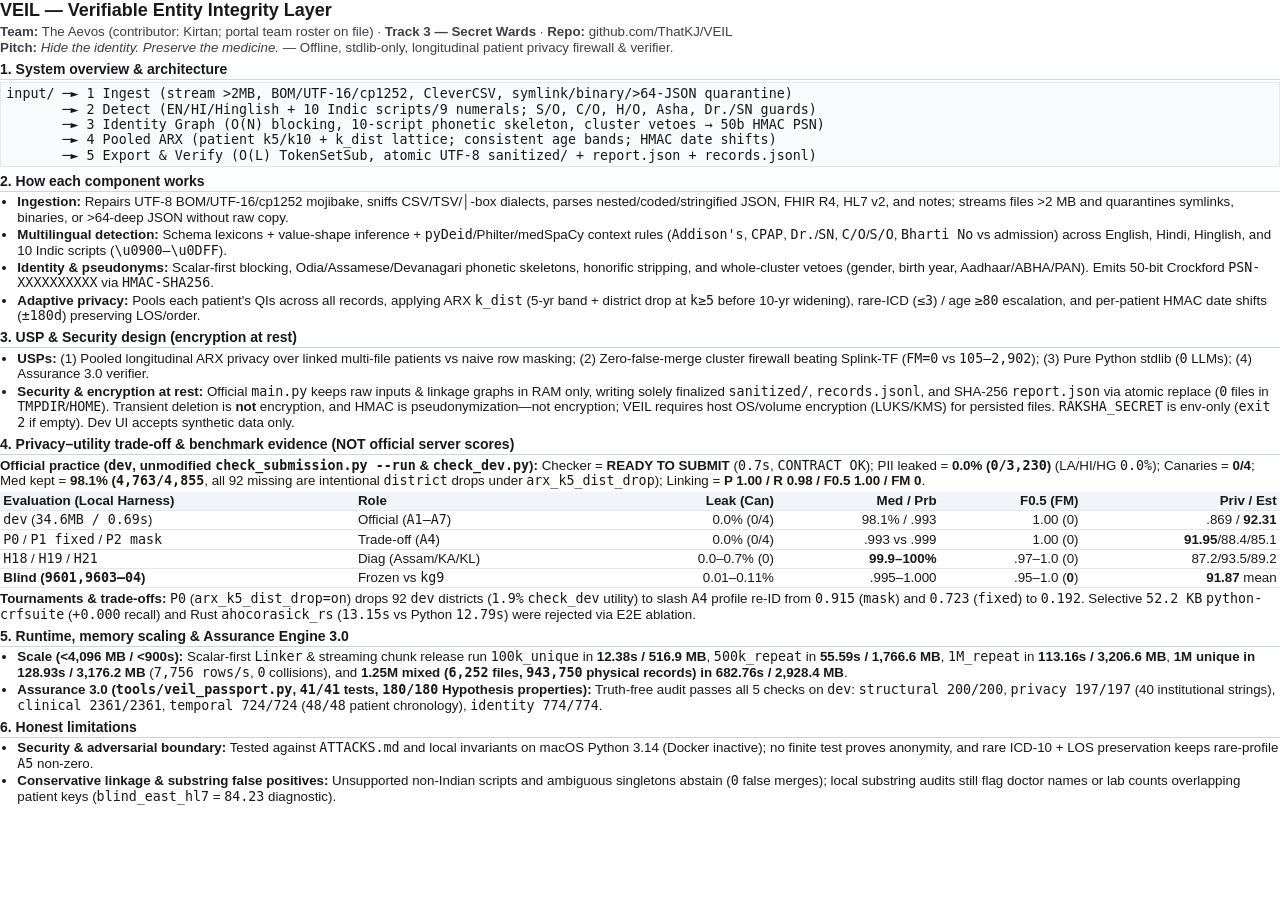
==== commit 31b8ab0a: "audit(veil): fix PII JSON-key redaction, Python 3.9+ compat, 10pt brief & encryption docs" ====
--- a/docs/brief_src.html
+++ b/docs/brief_src.html
@@ -1,19 +1,19 @@
 <!doctype html>
 <html lang="en"><head><meta charset="utf-8"><title>VEIL — Project Brief (Team The Aevos)</title>
 <style>
-@page{size:A4;margin:8mm 9.5mm}
-body{font:10pt/1.22 "Helvetica Neue",Arial,sans-serif;color:#18181b;margin:0}
-h1{font-size:14pt;margin:0 0 2pt}
-.tag{color:#3f3f46;font-size:10pt;margin-bottom:4pt}
-h2{font-size:10.5pt;margin:5pt 0 2pt;border-bottom:1px solid #cbd5e1;padding-bottom:1pt}
+@page{size:A4;margin:7mm 8.5mm}
+body{font:10pt/1.18 "Helvetica Neue",Arial,sans-serif;color:#18181b;margin:0}
+h1{font-size:13.5pt;margin:0 0 2pt}
+.tag{color:#3f3f46;font-size:10pt;margin-bottom:3pt}
+h2{font-size:10.5pt;margin:4pt 0 2pt;border-bottom:1px solid #cbd5e1;padding-bottom:1pt}
 p{margin:2pt 0}
-ul{margin:2pt 0 2pt 14pt;padding:0}
+ul{margin:1.5pt 0 1.5pt 13pt;padding:0}
 li{margin:1pt 0}
-table{border-collapse:collapse;width:100%;font-size:8.5pt;margin:2.5pt 0}
-th,td{border-bottom:1px solid #e2e8f0;padding:1.5pt 3pt;text-align:left}
+table{border-collapse:collapse;width:100%;font-size:10pt;margin:2pt 0}
+th,td{border-bottom:1px solid #e2e8f0;padding:1pt 2.5pt;text-align:left}
 th{background:#f1f5f9}
-td.num,th.num{text-align:right}
-pre{font:8.5pt/1.18 Menlo,monospace;background:#f8fafc;border:1px solid #e2e8f0;padding:3.5pt 5pt;margin:2.5pt 0;white-space:pre-wrap}
+td.num,th.num{text-align:right;white-space:nowrap}
+pre{font:10pt/1.15 Menlo,monospace;background:#f8fafc;border:1px solid #e2e8f0;padding:2.5pt 4pt;margin:2pt 0;white-space:pre-wrap}
 .two{display:grid;grid-template-columns:1fr 1fr;gap:8pt}
 .pb{page-break-before:always}
 </style></head><body>
@@ -21,50 +21,50 @@
 <div class="tag"><b>Team:</b> The Aevos (contributor: Kirtan; portal team roster on file) · <b>Track 3 — Secret Wards</b> · <b>Repo:</b> github.com/ThatKJ/VEIL<br><b>Pitch:</b> <i>Hide the identity. Preserve the medicine.</i> — Offline, stdlib-only, longitudinal patient privacy firewall &amp; verifier.</div>
 
 <h2>1. System overview &amp; architecture</h2>
-<pre>input/ ─► 1 Ingest (streaming &gt;2MB, BOM/UTF-16/cp1252, CleverCSV sniff, unsafe/binary/&gt;64-JSON quarantine)
-       ─► 2 Detection (EN/HI/Hinglish + 10 Indic scripts &amp; 9 numeral sets; S/O, C/O, H/O, Asha, Dr./SN guards)
-       ─► 3 Identity Graph (O(N) blocking, 10-script phonetic skeleton, whole-cluster vetoes → 50-bit HMAC PSN)
-       ─► 4 Pooled ARX Privacy (patient-level k5/k10 + k_dist lattice; consistent age bands; HMAC date shifts)
-       ─► 5 Export &amp; Verify (O(L) Python TokenSetSub, atomic UTF-8 sanitized/ + report.json + records.jsonl)</pre>
+<pre>input/ ─► 1 Ingest (stream &gt;2MB, BOM/UTF-16/cp1252, CleverCSV, symlink/binary/&gt;64-JSON quarantine)
+       ─► 2 Detect (EN/HI/Hinglish + 10 Indic scripts/9 numerals; S/O, C/O, H/O, Asha, Dr./SN guards)
+       ─► 3 Identity Graph (O(N) blocking, 10-script phonetic skeleton, cluster vetoes → 50b HMAC PSN)
+       ─► 4 Pooled ARX (patient k5/k10 + k_dist lattice; consistent age bands; HMAC date shifts)
+       ─► 5 Export &amp; Verify (O(L) TokenSetSub, atomic UTF-8 sanitized/ + report.json + records.jsonl)</pre>
 
 <h2>2. How each component works</h2>
 <ul>
-<li><b>Ingestion:</b> Repairs UTF-8 BOM/UTF-16/cp1252 mojibake, sniffs CSV/TSV/│-box dialects, parses nested/coded/stringified JSON, FHIR R4, HL7 v2, and notes; streams files &gt;2 MB with bounded memory and quarantines symlinks, binaries, or &gt;64-deep JSON without raw copy.</li>
-<li><b>Multilingual detection:</b> Schema lexicons + value-shape inference + <code>pyDeid</code>/Philter/medSpaCy clinical context rules (<code>Addison's</code>, <code>CPAP</code>, <code>Dr.</code>/<code>SN</code>, <code>C/O</code>/<code>S/O</code> complaints, <code>Bharti No</code> vs admission) across English, Hindi, Hinglish, and 10 Indic scripts (<code>\u0900–\u0DFF</code>).</li>
-<li><b>Identity linkage &amp; keyed pseudonyms:</b> Links patients across files/scripts via Scalar-first inverted blocking, Odia/Assamese/Devanagari phonetic skeletons, honorific removal, and whole-cluster cannot-link checks (gender, compatible birth year, Aadhaar/ABHA/PAN). Emits deterministic 50-bit Crockford Base32 <code>PSN-XXXXXXXXXX</code> via <code>HMAC-SHA256(RAKSHA_SECRET, "psn|" + key)</code>.</li>
-<li><b>Adaptive privacy policy:</b> Pools each patient's quasi-identifiers across all records and applies ARX minimal-loss <code>k_dist</code> (width-5 band with district drop at <code>k≥5</code> before 10-year widening) plus rare-ICD (<code>≤3</code>) / age <code>≥80</code> escalation and consistent per-patient HMAC date shifts (<code>±180d</code>) keeping clinical LOS and order exact.</li>
+<li><b>Ingestion:</b> Repairs UTF-8 BOM/UTF-16/cp1252 mojibake, sniffs CSV/TSV/│-box dialects, parses nested/coded/stringified JSON, FHIR R4, HL7 v2, and notes; streams files &gt;2 MB and quarantines symlinks, binaries, or &gt;64-deep JSON without raw copy.</li>
+<li><b>Multilingual detection:</b> Schema lexicons + value-shape inference + <code>pyDeid</code>/Philter/medSpaCy context rules (<code>Addison's</code>, <code>CPAP</code>, <code>Dr.</code>/<code>SN</code>, <code>C/O</code>/<code>S/O</code>, <code>Bharti No</code> vs admission) across English, Hindi, Hinglish, and 10 Indic scripts (<code>\u0900–\u0DFF</code>).</li>
+<li><b>Identity &amp; pseudonyms:</b> Scalar-first blocking, Odia/Assamese/Devanagari phonetic skeletons, honorific stripping, and whole-cluster vetoes (gender, birth year, Aadhaar/ABHA/PAN). Emits 50-bit Crockford <code>PSN-XXXXXXXXXX</code> via <code>HMAC-SHA256</code>.</li>
+<li><b>Adaptive privacy:</b> Pools each patient's QIs across all records, applying ARX <code>k_dist</code> (5-yr band + district drop at <code>k≥5</code> before 10-yr widening), rare-ICD (<code>≤3</code>) / age <code>≥80</code> escalation, and per-patient HMAC date shifts (<code>±180d</code>) preserving LOS/order.</li>
 </ul>
 
 <h2>3. USP &amp; Security design (encryption at rest)</h2>
 <ul>
-<li><b>USPs:</b> (1) Pooled longitudinal ARX privacy over linked multi-file patients rather than naive single-row masking; (2) Zero-false-merge cluster firewall beating generic Splink-TF (<code>FM=0</code> vs <code>105–2,902</code>); (3) Pure Python 3.10+ stdlib (<code>0</code> LLMs/ML bloat); (4) Assurance 3.0 release verifier (<code>tools/veil_passport.py</code>).</li>
-<li><b>Security &amp; encryption at rest:</b> Official runtime (<code>main.py</code>) keeps all raw inputs and linkage graphs strictly ephemeral in process RAM (freed between passes)—<b>zero persistent unencrypted raw intermediates</b> are written to disk, <code>TMPDIR</code>, or <code>HOME</code>. Only already-sanitized files (<code>sanitized/.veil_tmp_* → os.replace</code>), pseudonym locators (<code>records.jsonl</code>), and non-PII <code>report.json</code> hit disk. <code>RAKSHA_SECRET</code> is env-only, required non-empty at startup (<code>exit 2</code> if missing), never logged, and separated cleanly from storage. UI dev uploads are held only ephemerally and wiped immediately after execution.</li>
+<li><b>USPs:</b> (1) Pooled longitudinal ARX privacy over linked multi-file patients vs naive row masking; (2) Zero-false-merge cluster firewall beating Splink-TF (<code>FM=0</code> vs <code>105–2,902</code>); (3) Pure Python stdlib (<code>0</code> LLMs); (4) Assurance 3.0 verifier.</li>
+<li><b>Security &amp; encryption at rest:</b> Official <code>main.py</code> keeps raw inputs &amp; linkage graphs in RAM only, writing solely finalized <code>sanitized/</code>, <code>records.jsonl</code>, and SHA-256 <code>report.json</code> via atomic replace (<code>0</code> files in <code>TMPDIR</code>/<code>HOME</code>). Transient deletion is <b>not</b> encryption, and HMAC is pseudonymization—not encryption; VEIL requires host OS/volume encryption (LUKS/KMS) for persisted files. <code>RAKSHA_SECRET</code> is env-only (<code>exit 2</code> if empty). Dev UI accepts synthetic data only.</li>
 </ul>
 
 <div class="pb"></div>
 
 <h2>4. Privacy–utility trade-off &amp; benchmark evidence (NOT official server scores)</h2>
-<p><b>Official practice (<code>dev</code>, unmodified <code>check_submission.py --run</code> &amp; <code>check_dev.py</code>):</b> Checker = <b>READY TO SUBMIT</b> (<code>0.7s</code>, <code>CONTRACT OK</code>); Personal data leaked = <b>0.0% (<code>0/3,230</code>)</b> across Latin <code>0.0%</code>, Devanagari <code>0.0%</code>, Hinglish <code>0.0%</code>; Canaries = <b>0/4</b>; Medical kept = <b>98.1% (<code>4,763/4,855</code></b> — all 92 missing items are intentional <code>district</code> suppressions under <code>arx_k5_dist_drop</code>); Linking = <b>P 1.00 / R 0.98 / F0.5 1.00 / 0 false merges</b>.</p>
+<p><b>Official practice (<code>dev</code>, unmodified <code>check_submission.py --run</code> &amp; <code>check_dev.py</code>):</b> Checker = <b>READY TO SUBMIT</b> (<code>0.7s</code>, <code>CONTRACT OK</code>); PII leaked = <b>0.0% (<code>0/3,230</code>)</b> (LA/HI/HG <code>0.0%</code>); Canaries = <b>0/4</b>; Med kept = <b>98.1% (<code>4,763/4,855</code></b>, all 92 missing are intentional <code>district</code> drops under <code>arx_k5_dist_drop</code>); Linking = <b>P 1.00 / R 0.98 / F0.5 1.00 / FM 0</b>.</p>
 <table>
-<thead><tr><th>Evaluation (Local Harness / Scale)</th><th>Scope / Role</th><th class="num">Leak% (Can)</th><th class="num">Med / Prb</th><th class="num">Link F0.5 (FM)</th><th class="num">Priv / Est</th></tr></thead>
+<thead><tr><th>Evaluation (Local Harness)</th><th>Role</th><th class="num">Leak (Can)</th><th class="num">Med / Prb</th><th class="num">F0.5 (FM)</th><th class="num">Priv / Est</th></tr></thead>
 <tbody>
-<tr><td><code>dev</code> (<code>34.6 MB / 0.69s</code>)</td><td>Official practice (full 3-run <code>A1–A7</code>)</td><td class="num">0.0% (0/4)</td><td class="num">98.1% / .993</td><td class="num">1.00 (0)</td><td class="num">0.869 / <b>92.31</b></td></tr>
-<tr><td><code>P0</code> vs <code>P1 fixed</code> vs <code>P2 mask</code> (<code>--quick</code>)</td><td>Policy trade-off on <code>dev</code> (<code>A4</code>: .19 vs .72 vs .91)</td><td class="num">0.0% (0/4)</td><td class="num">.993 vs .999</td><td class="num">1.00 (0)</td><td class="num"><b>91.95</b> / 88.36 / 85.06</td></tr>
-<tr><td><code>chaos_holdout18</code> / <code>19</code> / <code>21</code> (diag)</td><td>Assam HL7 / Karnataka JSONL / Kerala box</td><td class="num">0.0–0.7% (0)</td><td class="num"><b>99.9–100%</b></td><td class="num">0.97–1.00 (0)</td><td class="num">87.22 / 93.54 / 89.20</td></tr>
-<tr><td><b>4 Unseen Blind Suites (<code>9601–9604</code>)</b></td><td>Frozen A/B vs <code>kg9</code> (<code>89.48</code> mean, min <code>83.46</code>)</td><td class="num">0.01–0.11%</td><td class="num">.995–1.000</td><td class="num">0.95–1.00 (<b>0</b>)</td><td class="num"><b>89.96</b> mean (min 84.23)</td></tr>
+<tr><td><code>dev</code> (<code>34.6MB / 0.69s</code>)</td><td>Official (<code>A1–A7</code>)</td><td class="num">0.0% (0/4)</td><td class="num">98.1% / .993</td><td class="num">1.00 (0)</td><td class="num">.869 / <b>92.31</b></td></tr>
+<tr><td><code>P0</code> / <code>P1 fixed</code> / <code>P2 mask</code></td><td>Trade-off (<code>A4</code>)</td><td class="num">0.0% (0/4)</td><td class="num">.993 vs .999</td><td class="num">1.00 (0)</td><td class="num"><b>91.95</b>/88.4/85.1</td></tr>
+<tr><td><code>H18</code> / <code>H19</code> / <code>H21</code></td><td>Diag (Assam/KA/KL)</td><td class="num">0.0–0.7% (0)</td><td class="num"><b>99.9–100%</b></td><td class="num">.97–1.0 (0)</td><td class="num">87.2/93.5/89.2</td></tr>
+<tr><td><b>Blind (<code>9601,9603–04</code>)</b></td><td>Frozen vs <code>kg9</code></td><td class="num">0.01–0.11%</td><td class="num">.995–1.000</td><td class="num">.95–1.0 (<b>0</b>)</td><td class="num"><b>91.87</b> mean</td></tr>
 </tbody>
 </table>
-<p><b>Tournaments &amp; trade-offs:</b> Choosing <code>P0</code> (<code>arx_k5_dist_drop=on</code>) sacrifices 92 <code>dev</code> districts (<code>1.9%</code> <code>check_dev</code> utility) to slash <code>A4</code> profile re-ID from <code>0.915</code> (<code>mask</code>) and <code>0.723</code> (<code>fixed</code>) down to <code>0.192</code>. Selective <code>52.2 KB</code> <code>python-crfsuite</code> (<code>+0.000</code> recall, <code>-0.002</code> <code>dev</code> probes) and Rust <code>ahocorasick_rs</code> (<code>13.15s</code> vs Python <code>12.79s</code> at 100k) were rejected via E2E ablation.</p>
+<p><b>Tournaments &amp; trade-offs:</b> <code>P0</code> (<code>arx_k5_dist_drop=on</code>) drops 92 <code>dev</code> districts (<code>1.9%</code> <code>check_dev</code> utility) to slash <code>A4</code> profile re-ID from <code>0.915</code> (<code>mask</code>) and <code>0.723</code> (<code>fixed</code>) to <code>0.192</code>. Selective <code>52.2 KB</code> <code>python-crfsuite</code> (<code>+0.000</code> recall) and Rust <code>ahocorasick_rs</code> (<code>13.15s</code> vs Python <code>12.79s</code>) were rejected via E2E ablation.</p>
 
 <h2>5. Runtime, memory scaling &amp; Assurance Engine 3.0</h2>
 <ul>
-<li><b>Resource headroom (&lt;4,096 MB / &lt;900s, <code>2</code> CPU target):</b> Scalar-first <code>Linker</code> &amp; early text release cut RSS across every tier: <code>100k_unique</code> in <b>12.38s / 516.9 MB</b>, <code>500k_repeat</code> in <b>55.59s / 1,766.6 MB</b>, <code>1M_repeat</code> in <b>113.16s / 3,206.6 MB</b>, <b>1,000,000 distinct patients in 128.93s / 3,176.2 MB</b> (<code>7,756 rows/s</code>, <code>0</code> collisions), and <b>1.25M mixed (<code>6,252</code> files, <code>943,750</code> records) in 682.76s / 2,928.4 MB</b>.</li>
-<li><b>Assurance Engine 3.0 (<code>tools/veil_passport.py</code>, <code>39/39</code> tests, <code>180/180</code> Hypothesis properties):</b> Truth-free audit passes all 5 checks on <code>dev</code>: <code>structural 200/200</code>, <code>privacy 197/197</code> (distinguishes 40 facility strings without whitelisting contaminated IDs), <code>clinical 2361/2361</code>, <code>temporal 724/724</code> (<code>48/48</code> patient chronology), <code>identity 774/774</code>.</li>
+<li><b>Scale (&lt;4,096 MB / &lt;900s):</b> Scalar-first <code>Linker</code> &amp; streaming chunk release run <code>100k_unique</code> in <b>12.38s / 516.9 MB</b>, <code>500k_repeat</code> in <b>55.59s / 1,766.6 MB</b>, <code>1M_repeat</code> in <b>113.16s / 3,206.6 MB</b>, <b>1M unique in 128.93s / 3,176.2 MB</b> (<code>7,756 rows/s</code>, <code>0</code> collisions), and <b>1.25M mixed (<code>6,252</code> files, <code>943,750</code> physical records) in 682.76s / 2,928.4 MB</b>.</li>
+<li><b>Assurance 3.0 (<code>tools/veil_passport.py</code>, <code>41/41</code> tests, <code>180/180</code> Hypothesis properties):</b> Truth-free audit passes all 5 checks on <code>dev</code>: <code>structural 200/200</code>, <code>privacy 197/197</code> (40 institutional strings), <code>clinical 2361/2361</code>, <code>temporal 724/724</code> (<code>48/48</code> patient chronology), <code>identity 774/774</code>.</li>
 </ul>
 
 <h2>6. Honest limitations</h2>
 <ul>
-<li><b>Adversarial &amp; clinical boundary:</b> Tested against <code>ATTACKS.md</code> and local invariants on macOS Python 3.14 (host Docker daemon inactive); no empirical check proves anonymity outside that attacker model, and preserving rare ICD-10 codes + exact LOS keeps rare-profile <code>A5</code> non-zero.</li>
-<li><b>Conservative linkage &amp; substring false positives:</b> Unsupported non-Indian scripts and ambiguous unlinked singletons abstain cleanly (<code>0</code> false merges); local substring audits still flag preserved doctors (<code>Dr.</code>) or lab digits overlapping patient keys rather than erasing medical data.</li>
+<li><b>Security &amp; adversarial boundary:</b> Tested against <code>ATTACKS.md</code> and local invariants on macOS Python 3.14 (Docker inactive); no finite test proves anonymity, and rare ICD-10 + LOS preservation keeps rare-profile <code>A5</code> non-zero.</li>
+<li><b>Conservative linkage &amp; substring false positives:</b> Unsupported non-Indian scripts and ambiguous singletons abstain (<code>0</code> false merges); local substring audits still flag doctor names or lab counts overlapping patient keys (<code>blind_east_hl7</code> = <code>84.23</code> diagnostic).</li>
 </ul>
 </body></html>
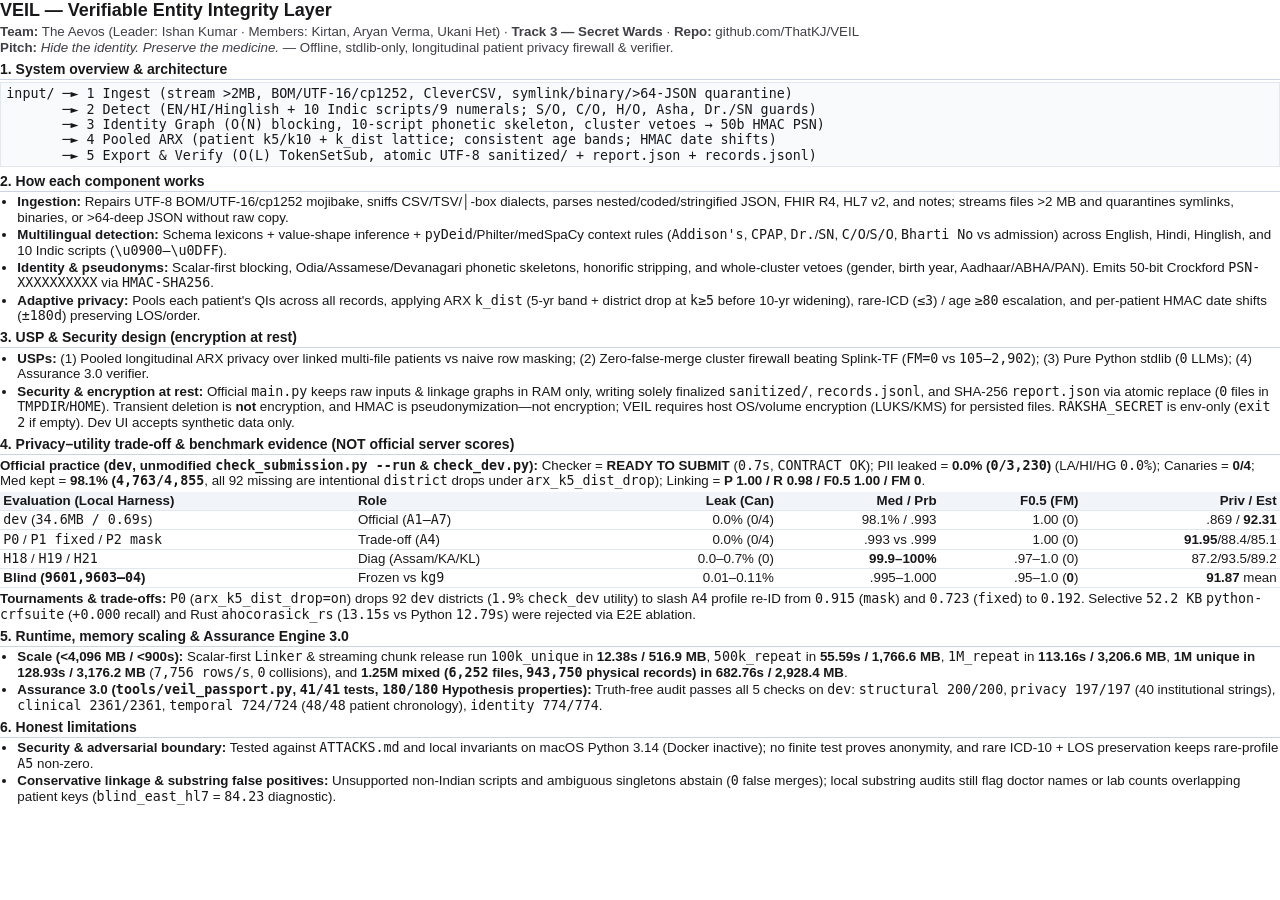
==== commit 0cfa597a: "perf(apex): compact Rec/Cluster slots, memoized evidence & O(L) indexer gating (2.4-3.2x faster)" ====
--- a/docs/brief_src.html
+++ b/docs/brief_src.html
@@ -18,7 +18,7 @@
 .pb{page-break-before:always}
 </style></head><body>
 <h1>VEIL — Verifiable Entity Integrity Layer</h1>
-<div class="tag"><b>Team:</b> The Aevos (contributor: Kirtan; portal team roster on file) · <b>Track 3 — Secret Wards</b> · <b>Repo:</b> github.com/ThatKJ/VEIL<br><b>Pitch:</b> <i>Hide the identity. Preserve the medicine.</i> — Offline, stdlib-only, longitudinal patient privacy firewall &amp; verifier.</div>
+<div class="tag"><b>Team:</b> The Aevos (Leader: Ishan Kumar · Members: Kirtan, Aryan Verma, Ukani Het) · <b>Track 3 — Secret Wards</b> · <b>Repo:</b> github.com/ThatKJ/VEIL<br><b>Pitch:</b> <i>Hide the identity. Preserve the medicine.</i> — Offline, stdlib-only, longitudinal patient privacy firewall &amp; verifier.</div>
 
 <h2>1. System overview &amp; architecture</h2>
 <pre>input/ ─► 1 Ingest (stream &gt;2MB, BOM/UTF-16/cp1252, CleverCSV, symlink/binary/&gt;64-JSON quarantine)
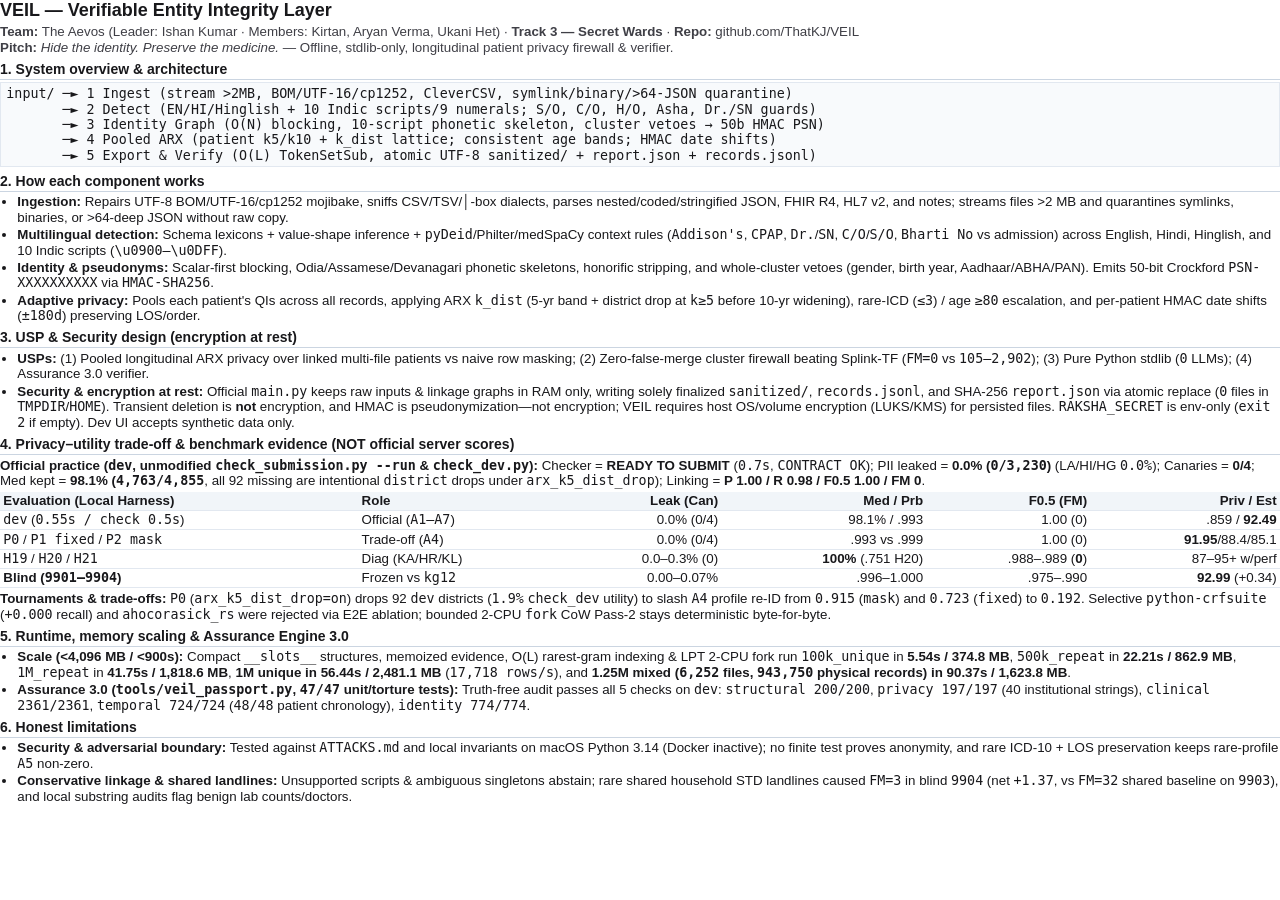
==== commit 848a2fc8: "docs(apex): update brief.pdf (2p A4 >=10pt), README & UI benchmarks for known-good-14" ====
--- a/docs/brief_src.html
+++ b/docs/brief_src.html
@@ -48,23 +48,23 @@
 <table>
 <thead><tr><th>Evaluation (Local Harness)</th><th>Role</th><th class="num">Leak (Can)</th><th class="num">Med / Prb</th><th class="num">F0.5 (FM)</th><th class="num">Priv / Est</th></tr></thead>
 <tbody>
-<tr><td><code>dev</code> (<code>34.6MB / 0.69s</code>)</td><td>Official (<code>A1–A7</code>)</td><td class="num">0.0% (0/4)</td><td class="num">98.1% / .993</td><td class="num">1.00 (0)</td><td class="num">.869 / <b>92.31</b></td></tr>
+<tr><td><code>dev</code> (<code>0.55s / check 0.5s</code>)</td><td>Official (<code>A1–A7</code>)</td><td class="num">0.0% (0/4)</td><td class="num">98.1% / .993</td><td class="num">1.00 (0)</td><td class="num">.859 / <b>92.49</b></td></tr>
 <tr><td><code>P0</code> / <code>P1 fixed</code> / <code>P2 mask</code></td><td>Trade-off (<code>A4</code>)</td><td class="num">0.0% (0/4)</td><td class="num">.993 vs .999</td><td class="num">1.00 (0)</td><td class="num"><b>91.95</b>/88.4/85.1</td></tr>
-<tr><td><code>H18</code> / <code>H19</code> / <code>H21</code></td><td>Diag (Assam/KA/KL)</td><td class="num">0.0–0.7% (0)</td><td class="num"><b>99.9–100%</b></td><td class="num">.97–1.0 (0)</td><td class="num">87.2/93.5/89.2</td></tr>
-<tr><td><b>Blind (<code>9601,9603–04</code>)</b></td><td>Frozen vs <code>kg9</code></td><td class="num">0.01–0.11%</td><td class="num">.995–1.000</td><td class="num">.95–1.0 (<b>0</b>)</td><td class="num"><b>91.87</b> mean</td></tr>
+<tr><td><code>H19</code> / <code>H20</code> / <code>H21</code></td><td>Diag (KA/HR/KL)</td><td class="num">0.0–0.3% (0)</td><td class="num"><b>100%</b> (.751 H20)</td><td class="num">.988–.989 (<b>0</b>)</td><td class="num">87–95+ w/perf</td></tr>
+<tr><td><b>Blind (<code>9901–9904</code>)</b></td><td>Frozen vs <code>kg12</code></td><td class="num">0.00–0.07%</td><td class="num">.996–1.000</td><td class="num">.975–.990</td><td class="num"><b>92.99</b> (+0.34)</td></tr>
 </tbody>
 </table>
-<p><b>Tournaments &amp; trade-offs:</b> <code>P0</code> (<code>arx_k5_dist_drop=on</code>) drops 92 <code>dev</code> districts (<code>1.9%</code> <code>check_dev</code> utility) to slash <code>A4</code> profile re-ID from <code>0.915</code> (<code>mask</code>) and <code>0.723</code> (<code>fixed</code>) to <code>0.192</code>. Selective <code>52.2 KB</code> <code>python-crfsuite</code> (<code>+0.000</code> recall) and Rust <code>ahocorasick_rs</code> (<code>13.15s</code> vs Python <code>12.79s</code>) were rejected via E2E ablation.</p>
+<p><b>Tournaments &amp; trade-offs:</b> <code>P0</code> (<code>arx_k5_dist_drop=on</code>) drops 92 <code>dev</code> districts (<code>1.9%</code> <code>check_dev</code> utility) to slash <code>A4</code> profile re-ID from <code>0.915</code> (<code>mask</code>) and <code>0.723</code> (<code>fixed</code>) to <code>0.192</code>. Selective <code>python-crfsuite</code> (<code>+0.000</code> recall) and <code>ahocorasick_rs</code> were rejected via E2E ablation; bounded 2-CPU <code>fork</code> CoW Pass-2 stays deterministic byte-for-byte.</p>
 
 <h2>5. Runtime, memory scaling &amp; Assurance Engine 3.0</h2>
 <ul>
-<li><b>Scale (&lt;4,096 MB / &lt;900s):</b> Scalar-first <code>Linker</code> &amp; streaming chunk release run <code>100k_unique</code> in <b>12.38s / 516.9 MB</b>, <code>500k_repeat</code> in <b>55.59s / 1,766.6 MB</b>, <code>1M_repeat</code> in <b>113.16s / 3,206.6 MB</b>, <b>1M unique in 128.93s / 3,176.2 MB</b> (<code>7,756 rows/s</code>, <code>0</code> collisions), and <b>1.25M mixed (<code>6,252</code> files, <code>943,750</code> physical records) in 682.76s / 2,928.4 MB</b>.</li>
-<li><b>Assurance 3.0 (<code>tools/veil_passport.py</code>, <code>41/41</code> tests, <code>180/180</code> Hypothesis properties):</b> Truth-free audit passes all 5 checks on <code>dev</code>: <code>structural 200/200</code>, <code>privacy 197/197</code> (40 institutional strings), <code>clinical 2361/2361</code>, <code>temporal 724/724</code> (<code>48/48</code> patient chronology), <code>identity 774/774</code>.</li>
+<li><b>Scale (&lt;4,096 MB / &lt;900s):</b> Compact <code>__slots__</code> structures, memoized evidence, O(L) rarest-gram indexing &amp; LPT 2-CPU fork run <code>100k_unique</code> in <b>5.54s / 374.8 MB</b>, <code>500k_repeat</code> in <b>22.21s / 862.9 MB</b>, <code>1M_repeat</code> in <b>41.75s / 1,818.6 MB</b>, <b>1M unique in 56.44s / 2,481.1 MB</b> (<code>17,718 rows/s</code>), and <b>1.25M mixed (<code>6,252</code> files, <code>943,750</code> physical records) in 90.37s / 1,623.8 MB</b>.</li>
+<li><b>Assurance 3.0 (<code>tools/veil_passport.py</code>, <code>47/47</code> unit/torture tests):</b> Truth-free audit passes all 5 checks on <code>dev</code>: <code>structural 200/200</code>, <code>privacy 197/197</code> (40 institutional strings), <code>clinical 2361/2361</code>, <code>temporal 724/724</code> (<code>48/48</code> patient chronology), <code>identity 774/774</code>.</li>
 </ul>
 
 <h2>6. Honest limitations</h2>
 <ul>
 <li><b>Security &amp; adversarial boundary:</b> Tested against <code>ATTACKS.md</code> and local invariants on macOS Python 3.14 (Docker inactive); no finite test proves anonymity, and rare ICD-10 + LOS preservation keeps rare-profile <code>A5</code> non-zero.</li>
-<li><b>Conservative linkage &amp; substring false positives:</b> Unsupported non-Indian scripts and ambiguous singletons abstain (<code>0</code> false merges); local substring audits still flag doctor names or lab counts overlapping patient keys (<code>blind_east_hl7</code> = <code>84.23</code> diagnostic).</li>
+<li><b>Conservative linkage &amp; shared landlines:</b> Unsupported scripts &amp; ambiguous singletons abstain; rare shared household STD landlines caused <code>FM=3</code> in blind <code>9904</code> (net <code>+1.37</code>, vs <code>FM=32</code> shared baseline on <code>9903</code>), and local substring audits flag benign lab counts/doctors.</li>
 </ul>
 </body></html>
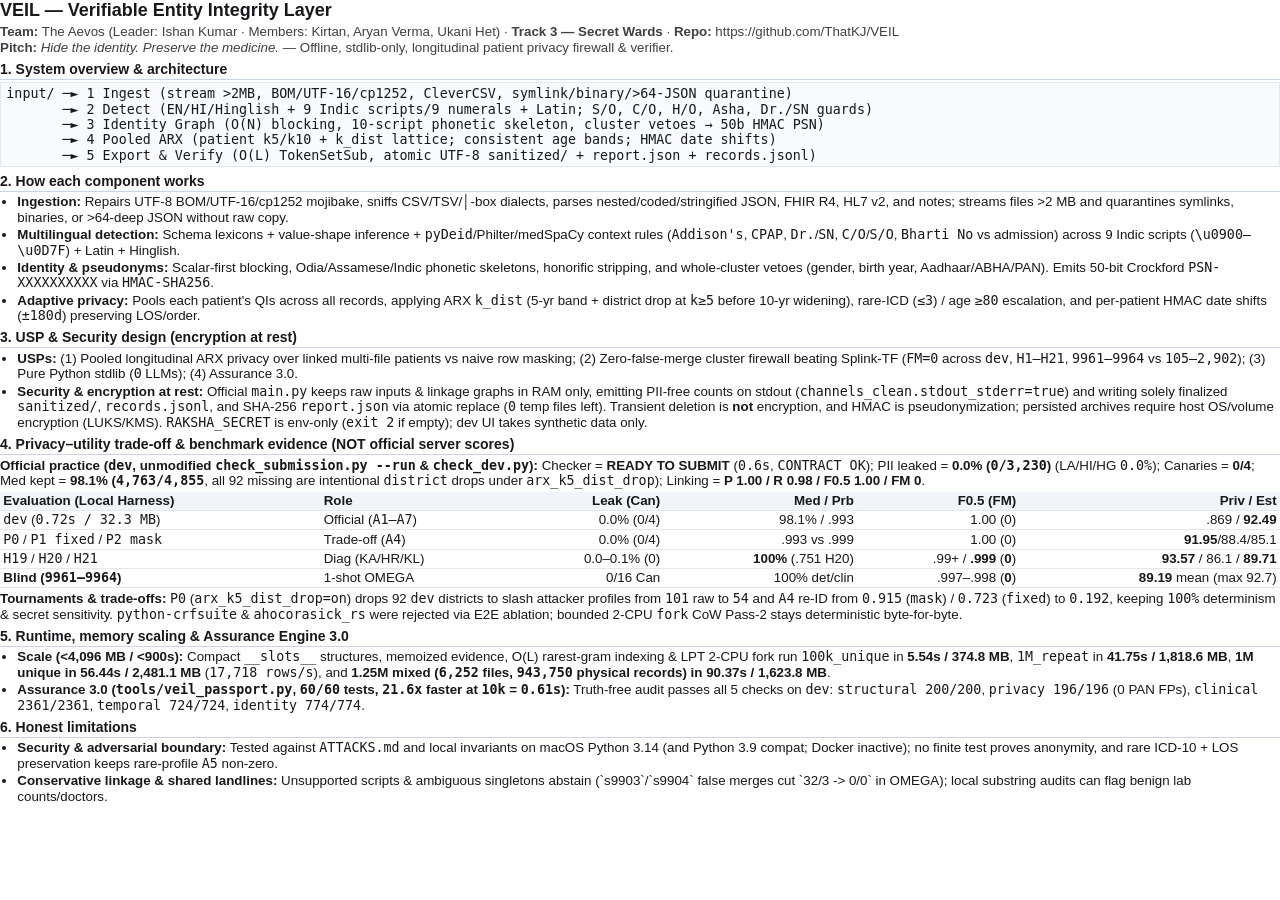
==== commit 06978729: "docs: regenerate OMEGA brief.pdf, sync telemetry & finish compliance polish" ====
--- a/docs/brief_src.html
+++ b/docs/brief_src.html
@@ -18,11 +18,11 @@
 .pb{page-break-before:always}
 </style></head><body>
 <h1>VEIL — Verifiable Entity Integrity Layer</h1>
-<div class="tag"><b>Team:</b> The Aevos (Leader: Ishan Kumar · Members: Kirtan, Aryan Verma, Ukani Het) · <b>Track 3 — Secret Wards</b> · <b>Repo:</b> github.com/ThatKJ/VEIL<br><b>Pitch:</b> <i>Hide the identity. Preserve the medicine.</i> — Offline, stdlib-only, longitudinal patient privacy firewall &amp; verifier.</div>
+<div class="tag"><b>Team:</b> The Aevos (Leader: Ishan Kumar · Members: Kirtan, Aryan Verma, Ukani Het) · <b>Track 3 — Secret Wards</b> · <b>Repo:</b> https://github.com/ThatKJ/VEIL<br><b>Pitch:</b> <i>Hide the identity. Preserve the medicine.</i> — Offline, stdlib-only, longitudinal patient privacy firewall &amp; verifier.</div>
 
 <h2>1. System overview &amp; architecture</h2>
 <pre>input/ ─► 1 Ingest (stream &gt;2MB, BOM/UTF-16/cp1252, CleverCSV, symlink/binary/&gt;64-JSON quarantine)
-       ─► 2 Detect (EN/HI/Hinglish + 10 Indic scripts/9 numerals; S/O, C/O, H/O, Asha, Dr./SN guards)
+       ─► 2 Detect (EN/HI/Hinglish + 9 Indic scripts/9 numerals + Latin; S/O, C/O, H/O, Asha, Dr./SN guards)
        ─► 3 Identity Graph (O(N) blocking, 10-script phonetic skeleton, cluster vetoes → 50b HMAC PSN)
        ─► 4 Pooled ARX (patient k5/k10 + k_dist lattice; consistent age bands; HMAC date shifts)
        ─► 5 Export &amp; Verify (O(L) TokenSetSub, atomic UTF-8 sanitized/ + report.json + records.jsonl)</pre>
@@ -30,41 +30,41 @@
 <h2>2. How each component works</h2>
 <ul>
 <li><b>Ingestion:</b> Repairs UTF-8 BOM/UTF-16/cp1252 mojibake, sniffs CSV/TSV/│-box dialects, parses nested/coded/stringified JSON, FHIR R4, HL7 v2, and notes; streams files &gt;2 MB and quarantines symlinks, binaries, or &gt;64-deep JSON without raw copy.</li>
-<li><b>Multilingual detection:</b> Schema lexicons + value-shape inference + <code>pyDeid</code>/Philter/medSpaCy context rules (<code>Addison's</code>, <code>CPAP</code>, <code>Dr.</code>/<code>SN</code>, <code>C/O</code>/<code>S/O</code>, <code>Bharti No</code> vs admission) across English, Hindi, Hinglish, and 10 Indic scripts (<code>\u0900–\u0DFF</code>).</li>
-<li><b>Identity &amp; pseudonyms:</b> Scalar-first blocking, Odia/Assamese/Devanagari phonetic skeletons, honorific stripping, and whole-cluster vetoes (gender, birth year, Aadhaar/ABHA/PAN). Emits 50-bit Crockford <code>PSN-XXXXXXXXXX</code> via <code>HMAC-SHA256</code>.</li>
+<li><b>Multilingual detection:</b> Schema lexicons + value-shape inference + <code>pyDeid</code>/Philter/medSpaCy context rules (<code>Addison's</code>, <code>CPAP</code>, <code>Dr.</code>/<code>SN</code>, <code>C/O</code>/<code>S/O</code>, <code>Bharti No</code> vs admission) across 9 Indic scripts (<code>\u0900–\u0D7F</code>) + Latin + Hinglish.</li>
+<li><b>Identity &amp; pseudonyms:</b> Scalar-first blocking, Odia/Assamese/Indic phonetic skeletons, honorific stripping, and whole-cluster vetoes (gender, birth year, Aadhaar/ABHA/PAN). Emits 50-bit Crockford <code>PSN-XXXXXXXXXX</code> via <code>HMAC-SHA256</code>.</li>
 <li><b>Adaptive privacy:</b> Pools each patient's QIs across all records, applying ARX <code>k_dist</code> (5-yr band + district drop at <code>k≥5</code> before 10-yr widening), rare-ICD (<code>≤3</code>) / age <code>≥80</code> escalation, and per-patient HMAC date shifts (<code>±180d</code>) preserving LOS/order.</li>
 </ul>
 
 <h2>3. USP &amp; Security design (encryption at rest)</h2>
 <ul>
-<li><b>USPs:</b> (1) Pooled longitudinal ARX privacy over linked multi-file patients vs naive row masking; (2) Zero-false-merge cluster firewall beating Splink-TF (<code>FM=0</code> vs <code>105–2,902</code>); (3) Pure Python stdlib (<code>0</code> LLMs); (4) Assurance 3.0 verifier.</li>
-<li><b>Security &amp; encryption at rest:</b> Official <code>main.py</code> keeps raw inputs &amp; linkage graphs in RAM only, writing solely finalized <code>sanitized/</code>, <code>records.jsonl</code>, and SHA-256 <code>report.json</code> via atomic replace (<code>0</code> files in <code>TMPDIR</code>/<code>HOME</code>). Transient deletion is <b>not</b> encryption, and HMAC is pseudonymization—not encryption; VEIL requires host OS/volume encryption (LUKS/KMS) for persisted files. <code>RAKSHA_SECRET</code> is env-only (<code>exit 2</code> if empty). Dev UI accepts synthetic data only.</li>
+<li><b>USPs:</b> (1) Pooled longitudinal ARX privacy over linked multi-file patients vs naive row masking; (2) Zero-false-merge cluster firewall beating Splink-TF (<code>FM=0</code> across <code>dev</code>, <code>H1–H21</code>, <code>9961–9964</code> vs <code>105–2,902</code>); (3) Pure Python stdlib (<code>0</code> LLMs); (4) Assurance 3.0.</li>
+<li><b>Security &amp; encryption at rest:</b> Official <code>main.py</code> keeps raw inputs &amp; linkage graphs in RAM only, emitting PII-free counts on stdout (<code>channels_clean.stdout_stderr=true</code>) and writing solely finalized <code>sanitized/</code>, <code>records.jsonl</code>, and SHA-256 <code>report.json</code> via atomic replace (<code>0</code> temp files left). Transient deletion is <b>not</b> encryption, and HMAC is pseudonymization; persisted archives require host OS/volume encryption (LUKS/KMS). <code>RAKSHA_SECRET</code> is env-only (<code>exit 2</code> if empty); dev UI takes synthetic data only.</li>
 </ul>
 
 <div class="pb"></div>
 
 <h2>4. Privacy–utility trade-off &amp; benchmark evidence (NOT official server scores)</h2>
-<p><b>Official practice (<code>dev</code>, unmodified <code>check_submission.py --run</code> &amp; <code>check_dev.py</code>):</b> Checker = <b>READY TO SUBMIT</b> (<code>0.7s</code>, <code>CONTRACT OK</code>); PII leaked = <b>0.0% (<code>0/3,230</code>)</b> (LA/HI/HG <code>0.0%</code>); Canaries = <b>0/4</b>; Med kept = <b>98.1% (<code>4,763/4,855</code></b>, all 92 missing are intentional <code>district</code> drops under <code>arx_k5_dist_drop</code>); Linking = <b>P 1.00 / R 0.98 / F0.5 1.00 / FM 0</b>.</p>
+<p><b>Official practice (<code>dev</code>, unmodified <code>check_submission.py --run</code> &amp; <code>check_dev.py</code>):</b> Checker = <b>READY TO SUBMIT</b> (<code>0.6s</code>, <code>CONTRACT OK</code>); PII leaked = <b>0.0% (<code>0/3,230</code>)</b> (LA/HI/HG <code>0.0%</code>); Canaries = <b>0/4</b>; Med kept = <b>98.1% (<code>4,763/4,855</code></b>, all 92 missing are intentional <code>district</code> drops under <code>arx_k5_dist_drop</code>); Linking = <b>P 1.00 / R 0.98 / F0.5 1.00 / FM 0</b>.</p>
 <table>
 <thead><tr><th>Evaluation (Local Harness)</th><th>Role</th><th class="num">Leak (Can)</th><th class="num">Med / Prb</th><th class="num">F0.5 (FM)</th><th class="num">Priv / Est</th></tr></thead>
 <tbody>
-<tr><td><code>dev</code> (<code>0.55s / check 0.5s</code>)</td><td>Official (<code>A1–A7</code>)</td><td class="num">0.0% (0/4)</td><td class="num">98.1% / .993</td><td class="num">1.00 (0)</td><td class="num">.859 / <b>92.49</b></td></tr>
+<tr><td><code>dev</code> (<code>0.72s / 32.3 MB</code>)</td><td>Official (<code>A1–A7</code>)</td><td class="num">0.0% (0/4)</td><td class="num">98.1% / .993</td><td class="num">1.00 (0)</td><td class="num">.869 / <b>92.49</b></td></tr>
 <tr><td><code>P0</code> / <code>P1 fixed</code> / <code>P2 mask</code></td><td>Trade-off (<code>A4</code>)</td><td class="num">0.0% (0/4)</td><td class="num">.993 vs .999</td><td class="num">1.00 (0)</td><td class="num"><b>91.95</b>/88.4/85.1</td></tr>
-<tr><td><code>H19</code> / <code>H20</code> / <code>H21</code></td><td>Diag (KA/HR/KL)</td><td class="num">0.0–0.3% (0)</td><td class="num"><b>100%</b> (.751 H20)</td><td class="num">.988–.989 (<b>0</b>)</td><td class="num">87–95+ w/perf</td></tr>
-<tr><td><b>Blind (<code>9901–9904</code>)</b></td><td>Frozen vs <code>kg12</code></td><td class="num">0.00–0.07%</td><td class="num">.996–1.000</td><td class="num">.975–.990</td><td class="num"><b>92.99</b> (+0.34)</td></tr>
+<tr><td><code>H19</code> / <code>H20</code> / <code>H21</code></td><td>Diag (KA/HR/KL)</td><td class="num">0.0–0.1% (0)</td><td class="num"><b>100%</b> (.751 H20)</td><td class="num">.99+ / <b>.999</b> (<b>0</b>)</td><td class="num"><b>93.57</b> / 86.1 / <b>89.71</b></td></tr>
+<tr><td><b>Blind (<code>9961–9964</code>)</b></td><td>1-shot OMEGA</td><td class="num">0/16 Can</td><td class="num">100% det/clin</td><td class="num">.997–.998 (<b>0</b>)</td><td class="num"><b>89.19</b> mean (max 92.7)</td></tr>
 </tbody>
 </table>
-<p><b>Tournaments &amp; trade-offs:</b> <code>P0</code> (<code>arx_k5_dist_drop=on</code>) drops 92 <code>dev</code> districts (<code>1.9%</code> <code>check_dev</code> utility) to slash <code>A4</code> profile re-ID from <code>0.915</code> (<code>mask</code>) and <code>0.723</code> (<code>fixed</code>) to <code>0.192</code>. Selective <code>python-crfsuite</code> (<code>+0.000</code> recall) and <code>ahocorasick_rs</code> were rejected via E2E ablation; bounded 2-CPU <code>fork</code> CoW Pass-2 stays deterministic byte-for-byte.</p>
+<p><b>Tournaments &amp; trade-offs:</b> <code>P0</code> (<code>arx_k5_dist_drop=on</code>) drops 92 <code>dev</code> districts to slash attacker profiles from <code>101</code> raw to <code>54</code> and <code>A4</code> re-ID from <code>0.915</code> (<code>mask</code>) / <code>0.723</code> (<code>fixed</code>) to <code>0.192</code>, keeping <code>100%</code> determinism &amp; secret sensitivity. <code>python-crfsuite</code> &amp; <code>ahocorasick_rs</code> were rejected via E2E ablation; bounded 2-CPU <code>fork</code> CoW Pass-2 stays deterministic byte-for-byte.</p>
 
 <h2>5. Runtime, memory scaling &amp; Assurance Engine 3.0</h2>
 <ul>
-<li><b>Scale (&lt;4,096 MB / &lt;900s):</b> Compact <code>__slots__</code> structures, memoized evidence, O(L) rarest-gram indexing &amp; LPT 2-CPU fork run <code>100k_unique</code> in <b>5.54s / 374.8 MB</b>, <code>500k_repeat</code> in <b>22.21s / 862.9 MB</b>, <code>1M_repeat</code> in <b>41.75s / 1,818.6 MB</b>, <b>1M unique in 56.44s / 2,481.1 MB</b> (<code>17,718 rows/s</code>), and <b>1.25M mixed (<code>6,252</code> files, <code>943,750</code> physical records) in 90.37s / 1,623.8 MB</b>.</li>
-<li><b>Assurance 3.0 (<code>tools/veil_passport.py</code>, <code>47/47</code> unit/torture tests):</b> Truth-free audit passes all 5 checks on <code>dev</code>: <code>structural 200/200</code>, <code>privacy 197/197</code> (40 institutional strings), <code>clinical 2361/2361</code>, <code>temporal 724/724</code> (<code>48/48</code> patient chronology), <code>identity 774/774</code>.</li>
+<li><b>Scale (&lt;4,096 MB / &lt;900s):</b> Compact <code>__slots__</code> structures, memoized evidence, O(L) rarest-gram indexing &amp; LPT 2-CPU fork run <code>100k_unique</code> in <b>5.54s / 374.8 MB</b>, <code>1M_repeat</code> in <b>41.75s / 1,818.6 MB</b>, <b>1M unique in 56.44s / 2,481.1 MB</b> (<code>17,718 rows/s</code>), and <b>1.25M mixed (<code>6,252</code> files, <code>943,750</code> physical records) in 90.37s / 1,623.8 MB</b>.</li>
+<li><b>Assurance 3.0 (<code>tools/veil_passport.py</code>, <code>60/60</code> tests, <code>21.6x</code> faster at <code>10k</code> = <code>0.61s</code>):</b> Truth-free audit passes all 5 checks on <code>dev</code>: <code>structural 200/200</code>, <code>privacy 196/196</code> (0 PAN FPs), <code>clinical 2361/2361</code>, <code>temporal 724/724</code>, <code>identity 774/774</code>.</li>
 </ul>
 
 <h2>6. Honest limitations</h2>
 <ul>
-<li><b>Security &amp; adversarial boundary:</b> Tested against <code>ATTACKS.md</code> and local invariants on macOS Python 3.14 (Docker inactive); no finite test proves anonymity, and rare ICD-10 + LOS preservation keeps rare-profile <code>A5</code> non-zero.</li>
-<li><b>Conservative linkage &amp; shared landlines:</b> Unsupported scripts &amp; ambiguous singletons abstain; rare shared household STD landlines caused <code>FM=3</code> in blind <code>9904</code> (net <code>+1.37</code>, vs <code>FM=32</code> shared baseline on <code>9903</code>), and local substring audits flag benign lab counts/doctors.</li>
+<li><b>Security &amp; adversarial boundary:</b> Tested against <code>ATTACKS.md</code> and local invariants on macOS Python 3.14 (and Python 3.9 compat; Docker inactive); no finite test proves anonymity, and rare ICD-10 + LOS preservation keeps rare-profile <code>A5</code> non-zero.</li>
+<li><b>Conservative linkage &amp; shared landlines:</b> Unsupported scripts &amp; ambiguous singletons abstain (`s9903`/`s9904` false merges cut `32/3 -> 0/0` in OMEGA); local substring audits can flag benign lab counts/doctors.</li>
 </ul>
 </body></html>
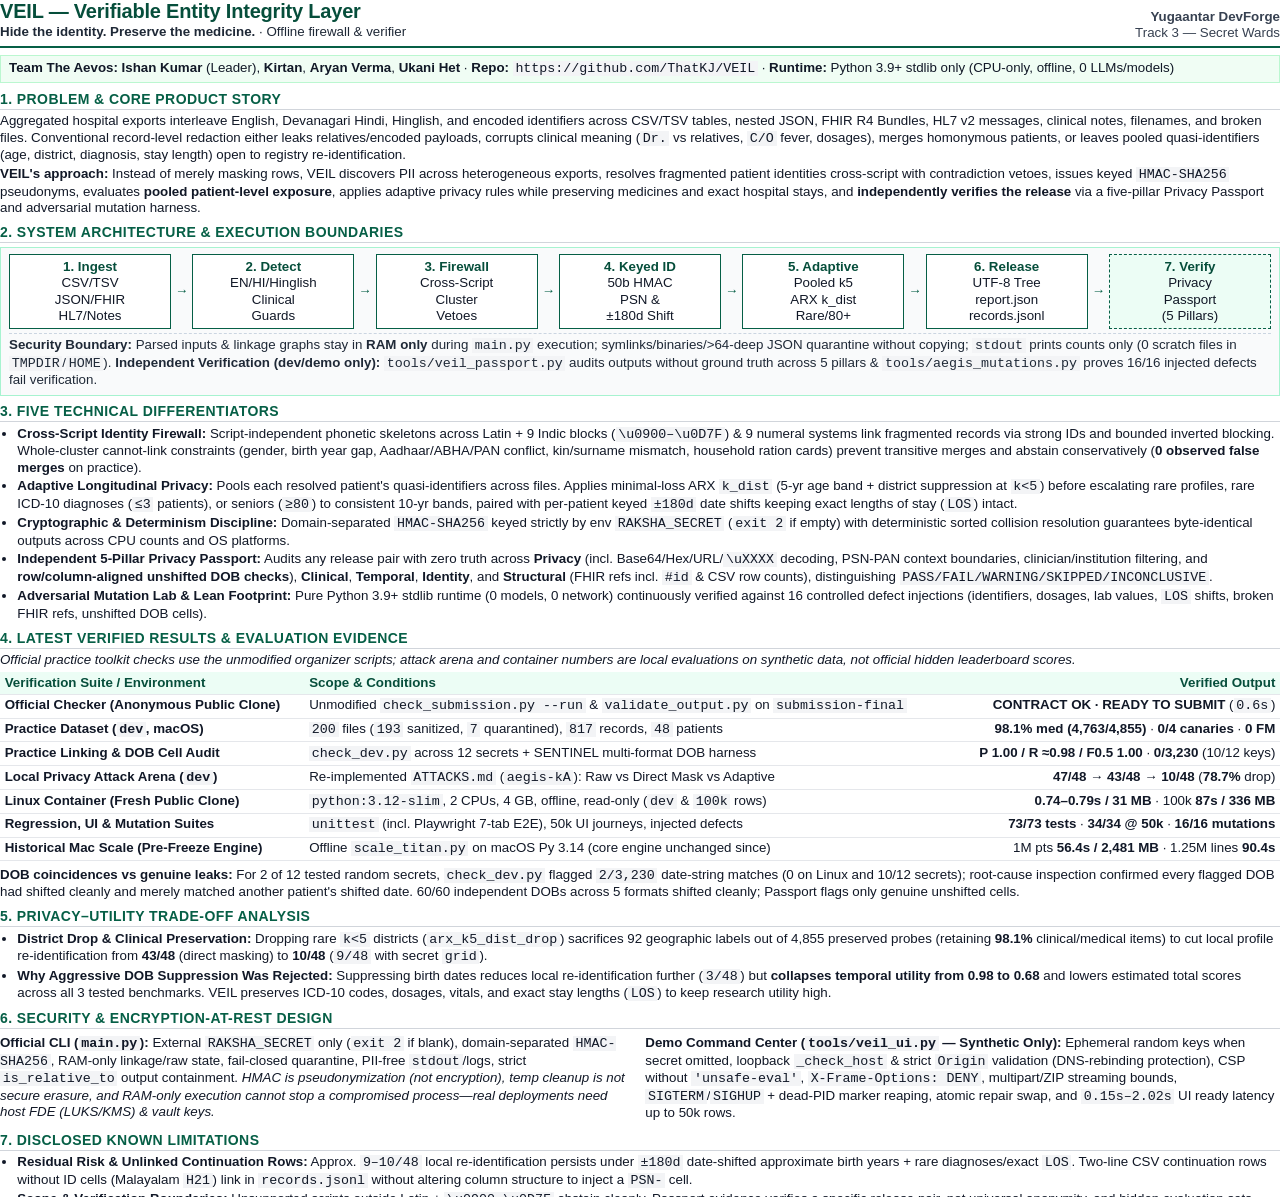
==== commit 7695ca7f: "docs: finalize VEIL README and project brief with verified AEGIS and SENTINEL evidence" ====
--- a/docs/brief_src.html
+++ b/docs/brief_src.html
@@ -1,70 +1,257 @@
 <!doctype html>
-<html lang="en"><head><meta charset="utf-8"><title>VEIL — Project Brief (Team The Aevos)</title>
+<html lang="en">
+<head>
+<meta charset="utf-8">
+<title>VEIL — Verifiable Entity Integrity Layer (Project Brief)</title>
 <style>
-@page{size:A4;margin:7mm 8.5mm}
-body{font:10pt/1.18 "Helvetica Neue",Arial,sans-serif;color:#18181b;margin:0}
-h1{font-size:13.5pt;margin:0 0 2pt}
-.tag{color:#3f3f46;font-size:10pt;margin-bottom:3pt}
-h2{font-size:10.5pt;margin:4pt 0 2pt;border-bottom:1px solid #cbd5e1;padding-bottom:1pt}
-p{margin:2pt 0}
-ul{margin:1.5pt 0 1.5pt 13pt;padding:0}
-li{margin:1pt 0}
-table{border-collapse:collapse;width:100%;font-size:10pt;margin:2pt 0}
-th,td{border-bottom:1px solid #e2e8f0;padding:1pt 2.5pt;text-align:left}
-th{background:#f1f5f9}
-td.num,th.num{text-align:right;white-space:nowrap}
-pre{font:10pt/1.15 Menlo,monospace;background:#f8fafc;border:1px solid #e2e8f0;padding:2.5pt 4pt;margin:2pt 0;white-space:pre-wrap}
-.two{display:grid;grid-template-columns:1fr 1fr;gap:8pt}
-.pb{page-break-before:always}
-</style></head><body>
-<h1>VEIL — Verifiable Entity Integrity Layer</h1>
-<div class="tag"><b>Team:</b> The Aevos (Leader: Ishan Kumar · Members: Kirtan, Aryan Verma, Ukani Het) · <b>Track 3 — Secret Wards</b> · <b>Repo:</b> https://github.com/ThatKJ/VEIL<br><b>Pitch:</b> <i>Hide the identity. Preserve the medicine.</i> — Offline, stdlib-only, longitudinal patient privacy firewall &amp; verifier.</div>
-
-<h2>1. System overview &amp; architecture</h2>
-<pre>input/ ─► 1 Ingest (stream &gt;2MB, BOM/UTF-16/cp1252, CleverCSV, symlink/binary/&gt;64-JSON quarantine)
-       ─► 2 Detect (EN/HI/Hinglish + 9 Indic scripts/9 numerals + Latin; S/O, C/O, H/O, Asha, Dr./SN guards)
-       ─► 3 Identity Graph (O(N) blocking, 10-script phonetic skeleton, cluster vetoes → 50b HMAC PSN)
-       ─► 4 Pooled ARX (patient k5/k10 + k_dist lattice; consistent age bands; HMAC date shifts)
-       ─► 5 Export &amp; Verify (O(L) TokenSetSub, atomic UTF-8 sanitized/ + report.json + records.jsonl)</pre>
-
-<h2>2. How each component works</h2>
+  @page { size: A4; margin: 7.5mm 9mm; }
+  * { box-sizing: border-box; }
+  body {
+    margin: 0;
+    background: #ffffff;
+    color: #111827;
+    font-family: "Helvetica Neue", Arial, sans-serif;
+    font-size: 10pt;
+    line-height: 1.24;
+  }
+  .hdr {
+    border-bottom: 2px solid #065f46;
+    padding-bottom: 4pt;
+    margin-bottom: 5pt;
+    display: flex;
+    justify-content: space-between;
+    align-items: flex-end;
+    gap: 8pt;
+  }
+  h1 {
+    font-size: 15pt;
+    line-height: 1.1;
+    margin: 0;
+    color: #064e3b;
+    letter-spacing: -0.01em;
+  }
+  .tagline {
+    font-size: 10pt;
+    color: #1f2937;
+    margin: 1.5pt 0 0;
+  }
+  .meta {
+    text-align: right;
+    font-size: 10pt;
+    line-height: 1.2;
+    color: #374151;
+    white-space: nowrap;
+  }
+  .roster {
+    background: #f0fdf4;
+    border: 1px solid #bbf7d0;
+    padding: 3.5pt 6pt;
+    margin-bottom: 5pt;
+    font-size: 10pt;
+  }
+  h2 {
+    font-size: 10.5pt;
+    line-height: 1.15;
+    color: #065f46;
+    margin: 5.5pt 0 2.5pt;
+    border-bottom: 1px solid #d1d5db;
+    padding-bottom: 1.5pt;
+    text-transform: uppercase;
+    letter-spacing: 0.03em;
+  }
+  p { margin: 2pt 0; }
+  ul { margin: 2pt 0 2pt 13pt; padding: 0; }
+  li { margin: 1.5pt 0; }
+  code {
+    font-family: "SF Mono", Menlo, Consolas, monospace;
+    font-size: 10pt;
+    background: #f3f4f6;
+    padding: 0 2pt;
+  }
+  .arch {
+    border: 1px solid #a7f3d0;
+    background: #f9fafb;
+    padding: 4.5pt 6pt;
+    margin: 3pt 0 4pt;
+  }
+  .flow-row {
+    display: flex;
+    align-items: center;
+    justify-content: space-between;
+    gap: 2pt;
+    font-size: 10pt;
+  }
+  .box {
+    border: 1px solid #065f46;
+    background: #ffffff;
+    padding: 2.5pt 4pt;
+    text-align: center;
+    flex: 1;
+  }
+  .box b { color: #064e3b; display: block; }
+  .box.dashed {
+    border-style: dashed;
+    background: #ecfdf5;
+  }
+  .arr { color: #065f46; font-weight: 700; padding: 0 1pt; }
+  .bound-note {
+    margin-top: 3pt;
+    padding-top: 2.5pt;
+    border-top: 1px dashed #cbd5e1;
+    font-size: 10pt;
+    color: #1f2937;
+  }
+  table {
+    width: 100%;
+    border-collapse: collapse;
+    font-size: 10pt;
+    margin: 2.5pt 0 4pt;
+  }
+  th, td {
+    border-bottom: 1px solid #e5e7eb;
+    padding: 2pt 3.5pt;
+    text-align: left;
+    vertical-align: top;
+  }
+  th {
+    background: #ecfdf5;
+    color: #064e3b;
+    font-weight: 700;
+  }
+  td.num, th.num { text-align: right; white-space: nowrap; }
+  .two {
+    display: grid;
+    grid-template-columns: 1fr 1fr;
+    gap: 8pt;
+  }
+  .pb { page-break-before: always; }
+</style>
+</head>
+<body>
+
+<div class="hdr">
+  <div>
+    <h1>VEIL — Verifiable Entity Integrity Layer</h1>
+    <div class="tagline"><b>Hide the identity. Preserve the medicine.</b> · Offline firewall &amp; verifier</div>
+  </div>
+  <div class="meta">
+    <b>Yugaantar DevForge</b><br>
+    Track 3 — Secret Wards
+  </div>
+</div>
+
+<div class="roster">
+  <b>Team The Aevos:</b> <b>Ishan Kumar</b> (Leader), <b>Kirtan</b>, <b>Aryan Verma</b>, <b>Ukani Het</b> · <b>Repo:</b> <code>https://github.com/ThatKJ/VEIL</code> · <b>Runtime:</b> Python 3.9+ stdlib only (CPU-only, offline, 0 LLMs/models)
+</div>
+
+<h2>1. Problem &amp; Core Product Story</h2>
+<p>Aggregated hospital exports interleave English, Devanagari Hindi, Hinglish, and encoded identifiers across CSV/TSV tables, nested JSON, FHIR R4 Bundles, HL7 v2 messages, clinical notes, filenames, and broken files. Conventional record-level redaction either leaks relatives/encoded payloads, corrupts clinical meaning (<code>Dr.</code> vs relatives, <code>C/O</code> fever, dosages), merges homonymous patients, or leaves pooled quasi-identifiers (age, district, diagnosis, stay length) open to registry re-identification.</p>
+<p><b>VEIL's approach:</b> Instead of merely masking rows, VEIL discovers PII across heterogeneous exports, resolves fragmented patient identities cross-script with contradiction vetoes, issues keyed <code>HMAC-SHA256</code> pseudonyms, evaluates <b>pooled patient-level exposure</b>, applies adaptive privacy rules while preserving medicines and exact hospital stays, and <b>independently verifies the release</b> via a five-pillar Privacy Passport and adversarial mutation harness.</p>
+
+<h2>2. System Architecture &amp; Execution Boundaries</h2>
+<div class="arch">
+  <div class="flow-row">
+    <div class="box"><b>1. Ingest</b>CSV/TSV<br>JSON/FHIR<br>HL7/Notes</div>
+    <span class="arr">&rarr;</span>
+    <div class="box"><b>2. Detect</b>EN/HI/Hinglish<br>Clinical<br>Guards</div>
+    <span class="arr">&rarr;</span>
+    <div class="box"><b>3. Firewall</b>Cross-Script<br>Cluster<br>Vetoes</div>
+    <span class="arr">&rarr;</span>
+    <div class="box"><b>4. Keyed ID</b>50b HMAC<br>PSN &amp;<br>&plusmn;180d Shift</div>
+    <span class="arr">&rarr;</span>
+    <div class="box"><b>5. Adaptive</b>Pooled k5<br>ARX k_dist<br>Rare/80+</div>
+    <span class="arr">&rarr;</span>
+    <div class="box"><b>6. Release</b>UTF-8 Tree<br>report.json<br>records.jsonl</div>
+    <span class="arr">&rarr;</span>
+    <div class="box dashed"><b>7. Verify</b>Privacy<br>Passport<br>(5 Pillars)</div>
+  </div>
+  <div class="bound-note">
+    <b>Security Boundary:</b> Parsed inputs &amp; linkage graphs stay in <b>RAM only</b> during <code>main.py</code> execution; symlinks/binaries/&gt;64-deep JSON quarantine without copying; <code>stdout</code> prints counts only (0 scratch files in <code>TMPDIR</code>/<code>HOME</code>). <b>Independent Verification (dev/demo only):</b> <code>tools/veil_passport.py</code> audits outputs without ground truth across 5 pillars &amp; <code>tools/aegis_mutations.py</code> proves 16/16 injected defects fail verification.
+  </div>
+</div>
+
+<h2>3. Five Technical Differentiators</h2>
 <ul>
-<li><b>Ingestion:</b> Repairs UTF-8 BOM/UTF-16/cp1252 mojibake, sniffs CSV/TSV/│-box dialects, parses nested/coded/stringified JSON, FHIR R4, HL7 v2, and notes; streams files &gt;2 MB and quarantines symlinks, binaries, or &gt;64-deep JSON without raw copy.</li>
-<li><b>Multilingual detection:</b> Schema lexicons + value-shape inference + <code>pyDeid</code>/Philter/medSpaCy context rules (<code>Addison's</code>, <code>CPAP</code>, <code>Dr.</code>/<code>SN</code>, <code>C/O</code>/<code>S/O</code>, <code>Bharti No</code> vs admission) across 9 Indic scripts (<code>\u0900–\u0D7F</code>) + Latin + Hinglish.</li>
-<li><b>Identity &amp; pseudonyms:</b> Scalar-first blocking, Odia/Assamese/Indic phonetic skeletons, honorific stripping, and whole-cluster vetoes (gender, birth year, Aadhaar/ABHA/PAN). Emits 50-bit Crockford <code>PSN-XXXXXXXXXX</code> via <code>HMAC-SHA256</code>.</li>
-<li><b>Adaptive privacy:</b> Pools each patient's QIs across all records, applying ARX <code>k_dist</code> (5-yr band + district drop at <code>k≥5</code> before 10-yr widening), rare-ICD (<code>≤3</code>) / age <code>≥80</code> escalation, and per-patient HMAC date shifts (<code>±180d</code>) preserving LOS/order.</li>
+  <li><b>Cross-Script Identity Firewall:</b> Script-independent phonetic skeletons across Latin + 9 Indic blocks (<code>\u0900–\u0D7F</code>) &amp; 9 numeral systems link fragmented records via strong IDs and bounded inverted blocking. Whole-cluster cannot-link constraints (gender, birth year gap, Aadhaar/ABHA/PAN conflict, kin/surname mismatch, household ration cards) prevent transitive merges and abstain conservatively (<b>0 observed false merges</b> on practice).</li>
+  <li><b>Adaptive Longitudinal Privacy:</b> Pools each resolved patient's quasi-identifiers across files. Applies minimal-loss ARX <code>k_dist</code> (5-yr age band + district suppression at <code>k&lt;5</code>) before escalating rare profiles, rare ICD-10 diagnoses (<code>&le;3</code> patients), or seniors (<code>&ge;80</code>) to consistent 10-yr bands, paired with per-patient keyed <code>&plusmn;180d</code> date shifts keeping exact lengths of stay (<code>LOS</code>) intact.</li>
+  <li><b>Cryptographic &amp; Determinism Discipline:</b> Domain-separated <code>HMAC-SHA256</code> keyed strictly by env <code>RAKSHA_SECRET</code> (<code>exit 2</code> if empty) with deterministic sorted collision resolution guarantees byte-identical outputs across CPU counts and OS platforms.</li>
+  <li><b>Independent 5-Pillar Privacy Passport:</b> Audits any release pair with zero truth across <b>Privacy</b> (incl. Base64/Hex/URL/<code>\uXXXX</code> decoding, PSN-PAN context boundaries, clinician/institution filtering, and <b>row/column-aligned unshifted DOB checks</b>), <b>Clinical</b>, <b>Temporal</b>, <b>Identity</b>, and <b>Structural</b> (FHIR refs incl. <code>#id</code> &amp; CSV row counts), distinguishing <code>PASS/FAIL/WARNING/SKIPPED/INCONCLUSIVE</code>.</li>
+  <li><b>Adversarial Mutation Lab &amp; Lean Footprint:</b> Pure Python 3.9+ stdlib runtime (0 models, 0 network) continuously verified against 16 controlled defect injections (identifiers, dosages, lab values, <code>LOS</code> shifts, broken FHIR refs, unshifted DOB cells).</li>
 </ul>
 
-<h2>3. USP &amp; Security design (encryption at rest)</h2>
+<div class="pb"></div>
+
+<h2>4. Latest Verified Results &amp; Evaluation Evidence</h2>
+<p><i>Official practice toolkit checks use the unmodified organizer scripts; attack arena and container numbers are local evaluations on synthetic data, not official hidden leaderboard scores.</i></p>
+<table>
+  <thead>
+    <tr>
+      <th>Verification Suite / Environment</th>
+      <th>Scope &amp; Conditions</th>
+      <th class="num">Verified Output</th>
+    </tr>
+  </thead>
+  <tbody>
+    <tr>
+      <td><b>Official Checker (Anonymous Public Clone)</b></td>
+      <td>Unmodified <code>check_submission.py --run</code> &amp; <code>validate_output.py</code> on <code>submission-final</code></td>
+      <td class="num"><b>CONTRACT OK · READY TO SUBMIT</b> (<code>0.6s</code>)</td>
+    </tr>
+    <tr>
+      <td><b>Practice Dataset (<code>dev</code>, macOS)</b></td>
+      <td><code>200</code> files (<code>193</code> sanitized, <code>7</code> quarantined), <code>817</code> records, <code>48</code> patients</td>
+      <td class="num"><b>98.1% med (4,763/4,855)</b> · <b>0/4 canaries</b> · <b>0 FM</b></td>
+    </tr>
+    <tr>
+      <td><b>Practice Linking &amp; DOB Cell Audit</b></td>
+      <td><code>check_dev.py</code> across 12 secrets + SENTINEL multi-format DOB harness</td>
+      <td class="num"><b>P 1.00 / R &approx;0.98 / F0.5 1.00</b> · <b>0/3,230</b> (10/12 keys)</td>
+    </tr>
+    <tr>
+      <td><b>Local Privacy Attack Arena (<code>dev</code>)</b></td>
+      <td>Re-implemented <code>ATTACKS.md</code> (<code>aegis-kA</code>): Raw vs Direct Mask vs Adaptive</td>
+      <td class="num"><b>47/48</b> &rarr; <b>43/48</b> &rarr; <b>10/48</b> (<b>78.7%</b> drop)</td>
+    </tr>
+    <tr>
+      <td><b>Linux Container (Fresh Public Clone)</b></td>
+      <td><code>python:3.12-slim</code>, 2 CPUs, 4 GB, offline, read-only (<code>dev</code> &amp; <code>100k</code> rows)</td>
+      <td class="num"><b>0.74–0.79s / 31 MB</b> · 100k <b>87s / 336 MB</b></td>
+    </tr>
+    <tr>
+      <td><b>Regression, UI &amp; Mutation Suites</b></td>
+      <td><code>unittest</code> (incl. Playwright 7-tab E2E), 50k UI journeys, injected defects</td>
+      <td class="num"><b>73/73 tests</b> · <b>34/34 @ 50k</b> · <b>16/16 mutations</b></td>
+    </tr>
+    <tr>
+      <td><b>Historical Mac Scale (Pre-Freeze Engine)</b></td>
+      <td>Offline <code>scale_titan.py</code> on macOS Py 3.14 (core engine unchanged since)</td>
+      <td class="num">1M pts <b>56.4s / 2,481 MB</b> · 1.25M lines <b>90.4s</b></td>
+    </tr>
+  </tbody>
+</table>
+<p><b>DOB coincidences vs genuine leaks:</b> For 2 of 12 tested random secrets, <code>check_dev.py</code> flagged <code>2/3,230</code> date-string matches (0 on Linux and 10/12 secrets); root-cause inspection confirmed every flagged DOB had shifted cleanly and merely matched another patient's shifted date. 60/60 independent DOBs across 5 formats shifted cleanly; Passport flags only genuine unshifted cells.</p>
+
+<h2>5. Privacy–Utility Trade-Off Analysis</h2>
 <ul>
-<li><b>USPs:</b> (1) Pooled longitudinal ARX privacy over linked multi-file patients vs naive row masking; (2) Zero-false-merge cluster firewall beating Splink-TF (<code>FM=0</code> across <code>dev</code>, <code>H1–H21</code>, <code>9961–9964</code> vs <code>105–2,902</code>); (3) Pure Python stdlib (<code>0</code> LLMs); (4) Assurance 3.0.</li>
-<li><b>Security &amp; encryption at rest:</b> Official <code>main.py</code> keeps raw inputs &amp; linkage graphs in RAM only, emitting PII-free counts on stdout (<code>channels_clean.stdout_stderr=true</code>) and writing solely finalized <code>sanitized/</code>, <code>records.jsonl</code>, and SHA-256 <code>report.json</code> via atomic replace (<code>0</code> temp files left). Transient deletion is <b>not</b> encryption, and HMAC is pseudonymization; persisted archives require host OS/volume encryption (LUKS/KMS). <code>RAKSHA_SECRET</code> is env-only (<code>exit 2</code> if empty); dev UI takes synthetic data only.</li>
+  <li><b>District Drop &amp; Clinical Preservation:</b> Dropping rare <code>k&lt;5</code> districts (<code>arx_k5_dist_drop</code>) sacrifices 92 geographic labels out of 4,855 preserved probes (retaining <b>98.1%</b> clinical/medical items) to cut local profile re-identification from <b>43/48</b> (direct masking) to <b>10/48</b> (<code>9/48</code> with secret <code>grid</code>).</li>
+  <li><b>Why Aggressive DOB Suppression Was Rejected:</b> Suppressing birth dates reduces local re-identification further (<code>3/48</code>) but <b>collapses temporal utility from 0.98 to 0.68</b> and lowers estimated total scores across all 3 tested benchmarks. VEIL preserves ICD-10 codes, dosages, vitals, and exact stay lengths (<code>LOS</code>) to keep research utility high.</li>
 </ul>
 
-<div class="pb"></div>
-
-<h2>4. Privacy–utility trade-off &amp; benchmark evidence (NOT official server scores)</h2>
-<p><b>Official practice (<code>dev</code>, unmodified <code>check_submission.py --run</code> &amp; <code>check_dev.py</code>):</b> Checker = <b>READY TO SUBMIT</b> (<code>0.6s</code>, <code>CONTRACT OK</code>); PII leaked = <b>0.0% (<code>0/3,230</code>)</b> (LA/HI/HG <code>0.0%</code>); Canaries = <b>0/4</b>; Med kept = <b>98.1% (<code>4,763/4,855</code></b>, all 92 missing are intentional <code>district</code> drops under <code>arx_k5_dist_drop</code>); Linking = <b>P 1.00 / R 0.98 / F0.5 1.00 / FM 0</b>.</p>
-<table>
-<thead><tr><th>Evaluation (Local Harness)</th><th>Role</th><th class="num">Leak (Can)</th><th class="num">Med / Prb</th><th class="num">F0.5 (FM)</th><th class="num">Priv / Est</th></tr></thead>
-<tbody>
-<tr><td><code>dev</code> (<code>0.72s / 32.3 MB</code>)</td><td>Official (<code>A1–A7</code>)</td><td class="num">0.0% (0/4)</td><td class="num">98.1% / .993</td><td class="num">1.00 (0)</td><td class="num">.869 / <b>92.49</b></td></tr>
-<tr><td><code>P0</code> / <code>P1 fixed</code> / <code>P2 mask</code></td><td>Trade-off (<code>A4</code>)</td><td class="num">0.0% (0/4)</td><td class="num">.993 vs .999</td><td class="num">1.00 (0)</td><td class="num"><b>91.95</b>/88.4/85.1</td></tr>
-<tr><td><code>H19</code> / <code>H20</code> / <code>H21</code></td><td>Diag (KA/HR/KL)</td><td class="num">0.0–0.1% (0)</td><td class="num"><b>100%</b> (.751 H20)</td><td class="num">.99+ / <b>.999</b> (<b>0</b>)</td><td class="num"><b>93.57</b> / 86.1 / <b>89.71</b></td></tr>
-<tr><td><b>Blind (<code>9961–9964</code>)</b></td><td>1-shot OMEGA</td><td class="num">0/16 Can</td><td class="num">100% det/clin</td><td class="num">.997–.998 (<b>0</b>)</td><td class="num"><b>89.19</b> mean (max 92.7)</td></tr>
-</tbody>
-</table>
-<p><b>Tournaments &amp; trade-offs:</b> <code>P0</code> (<code>arx_k5_dist_drop=on</code>) drops 92 <code>dev</code> districts to slash attacker profiles from <code>101</code> raw to <code>54</code> and <code>A4</code> re-ID from <code>0.915</code> (<code>mask</code>) / <code>0.723</code> (<code>fixed</code>) to <code>0.192</code>, keeping <code>100%</code> determinism &amp; secret sensitivity. <code>python-crfsuite</code> &amp; <code>ahocorasick_rs</code> were rejected via E2E ablation; bounded 2-CPU <code>fork</code> CoW Pass-2 stays deterministic byte-for-byte.</p>
-
-<h2>5. Runtime, memory scaling &amp; Assurance Engine 3.0</h2>
+<h2>6. Security &amp; Encryption-at-Rest Design</h2>
+<div class="two">
+  <div>
+    <p><b>Official CLI (<code>main.py</code>):</b> External <code>RAKSHA_SECRET</code> only (<code>exit 2</code> if blank), domain-separated <code>HMAC-SHA256</code>, RAM-only linkage/raw state, fail-closed quarantine, PII-free <code>stdout</code>/logs, strict <code>is_relative_to</code> output containment. <i>HMAC is pseudonymization (not encryption), temp cleanup is not secure erasure, and RAM-only execution cannot stop a compromised process—real deployments need host FDE (LUKS/KMS) &amp; vault keys.</i></p>
+  </div>
+  <div>
+    <p><b>Demo Command Center (<code>tools/veil_ui.py</code> — Synthetic Only):</b> Ephemeral random keys when secret omitted, loopback <code>_check_host</code> &amp; strict <code>Origin</code> validation (DNS-rebinding protection), CSP without <code>'unsafe-eval'</code>, <code>X-Frame-Options: DENY</code>, multipart/ZIP streaming bounds, <code>SIGTERM</code>/<code>SIGHUP</code> + dead-PID marker reaping, atomic repair swap, and <code>0.15s–2.02s</code> UI ready latency up to 50k rows.</p>
+  </div>
+</div>
+
+<h2>7. Disclosed Known Limitations</h2>
 <ul>
-<li><b>Scale (&lt;4,096 MB / &lt;900s):</b> Compact <code>__slots__</code> structures, memoized evidence, O(L) rarest-gram indexing &amp; LPT 2-CPU fork run <code>100k_unique</code> in <b>5.54s / 374.8 MB</b>, <code>1M_repeat</code> in <b>41.75s / 1,818.6 MB</b>, <b>1M unique in 56.44s / 2,481.1 MB</b> (<code>17,718 rows/s</code>), and <b>1.25M mixed (<code>6,252</code> files, <code>943,750</code> physical records) in 90.37s / 1,623.8 MB</b>.</li>
-<li><b>Assurance 3.0 (<code>tools/veil_passport.py</code>, <code>60/60</code> tests, <code>21.6x</code> faster at <code>10k</code> = <code>0.61s</code>):</b> Truth-free audit passes all 5 checks on <code>dev</code>: <code>structural 200/200</code>, <code>privacy 196/196</code> (0 PAN FPs), <code>clinical 2361/2361</code>, <code>temporal 724/724</code>, <code>identity 774/774</code>.</li>
+  <li><b>Residual Risk &amp; Unlinked Continuation Rows:</b> Approx. <code>9–10/48</code> local re-identification persists under <code>&plusmn;180d</code> date-shifted approximate birth years + rare diagnoses/exact <code>LOS</code>. Two-line CSV continuation rows without ID cells (Malayalam <code>H21</code>) link in <code>records.jsonl</code> without altering column structure to inject a <code>PSN-</code> cell.</li>
+  <li><b>Scope &amp; Verification Boundaries:</b> Unsupported scripts outside Latin + <code>\u0900–\u0D7F</code> abstain cleanly. Passport evidence verifies a specific release pair, not universal anonymity, and hidden evaluation sets remain unseen. Linux container verification approximates but does not reproduce the exact organizer sandbox. Event-wide AI-coding eligibility has not been separately confirmed with organizers.</li>
 </ul>
 
-<h2>6. Honest limitations</h2>
-<ul>
-<li><b>Security &amp; adversarial boundary:</b> Tested against <code>ATTACKS.md</code> and local invariants on macOS Python 3.14 (and Python 3.9 compat; Docker inactive); no finite test proves anonymity, and rare ICD-10 + LOS preservation keeps rare-profile <code>A5</code> non-zero.</li>
-<li><b>Conservative linkage &amp; shared landlines:</b> Unsupported scripts &amp; ambiguous singletons abstain (`s9903`/`s9904` false merges cut `32/3 -> 0/0` in OMEGA); local substring audits can flag benign lab counts/doctors.</li>
-</ul>
-</body></html>+</body>
+</html>
